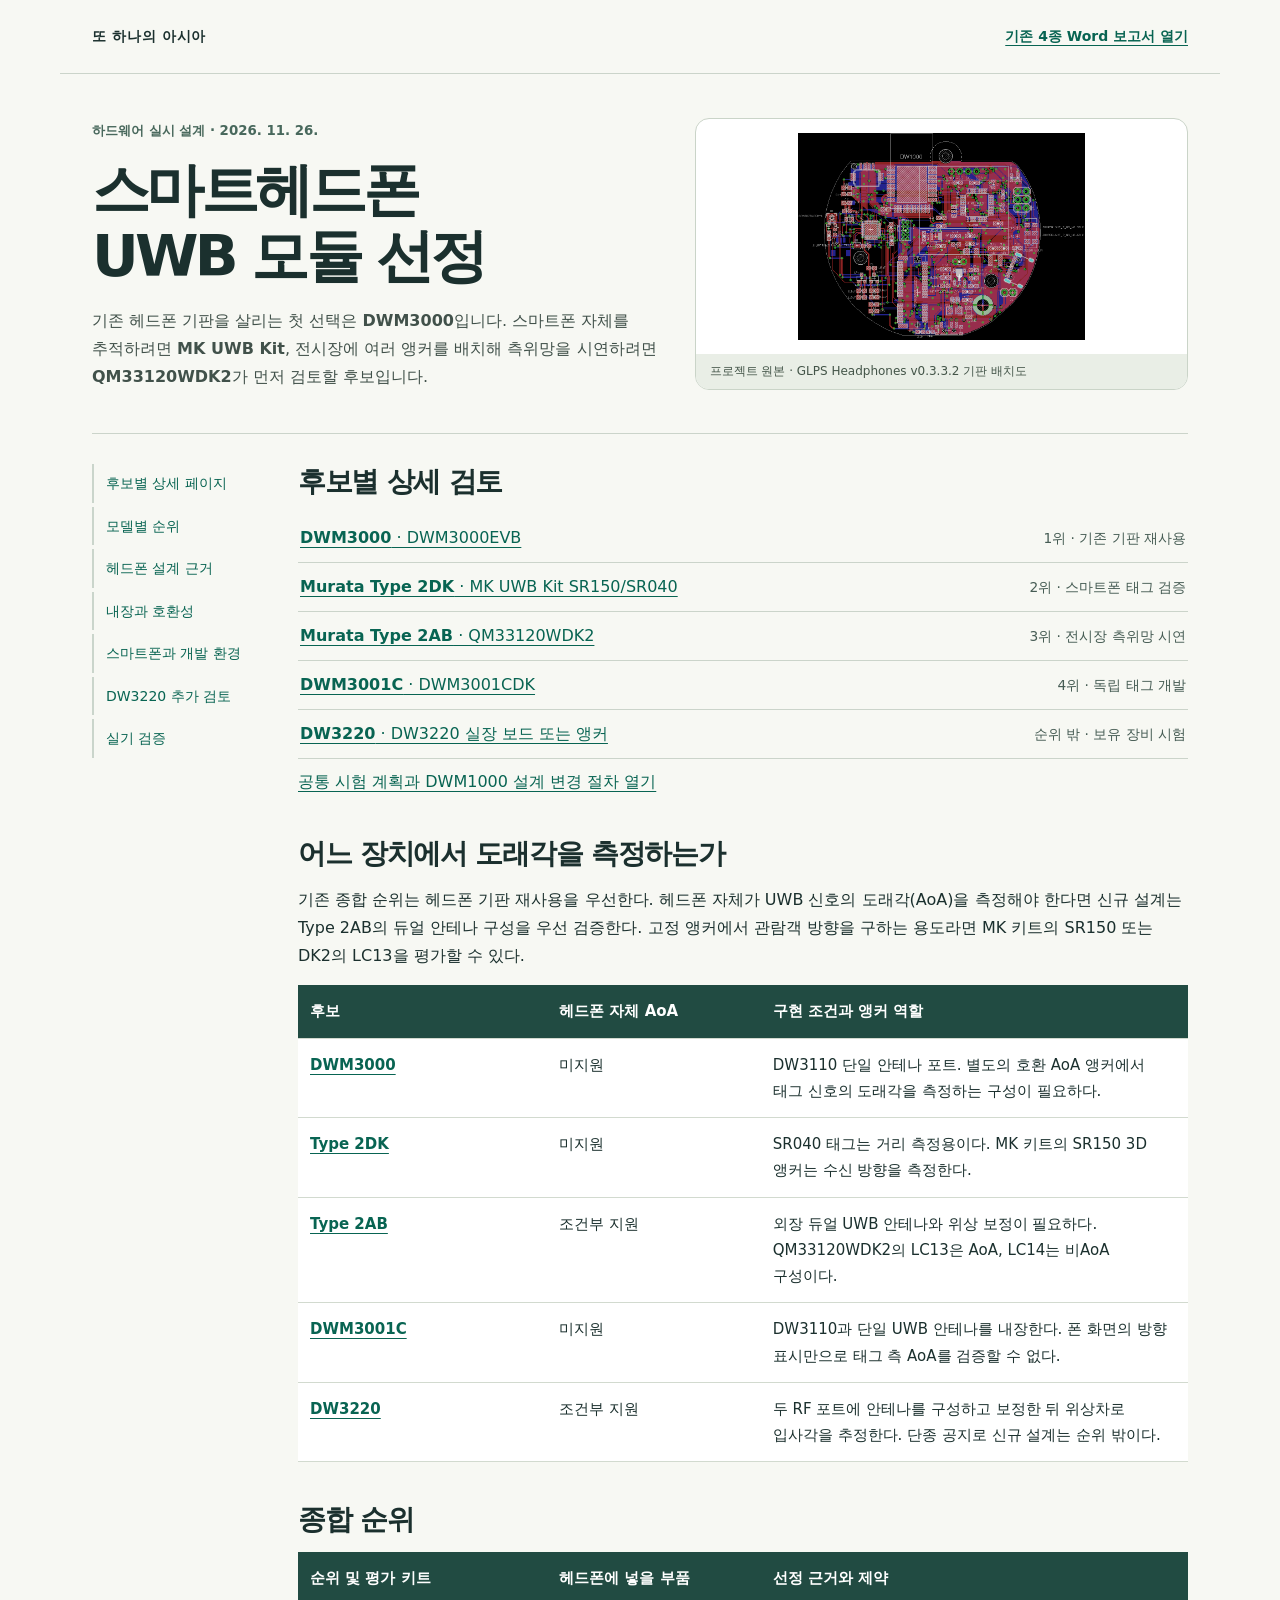
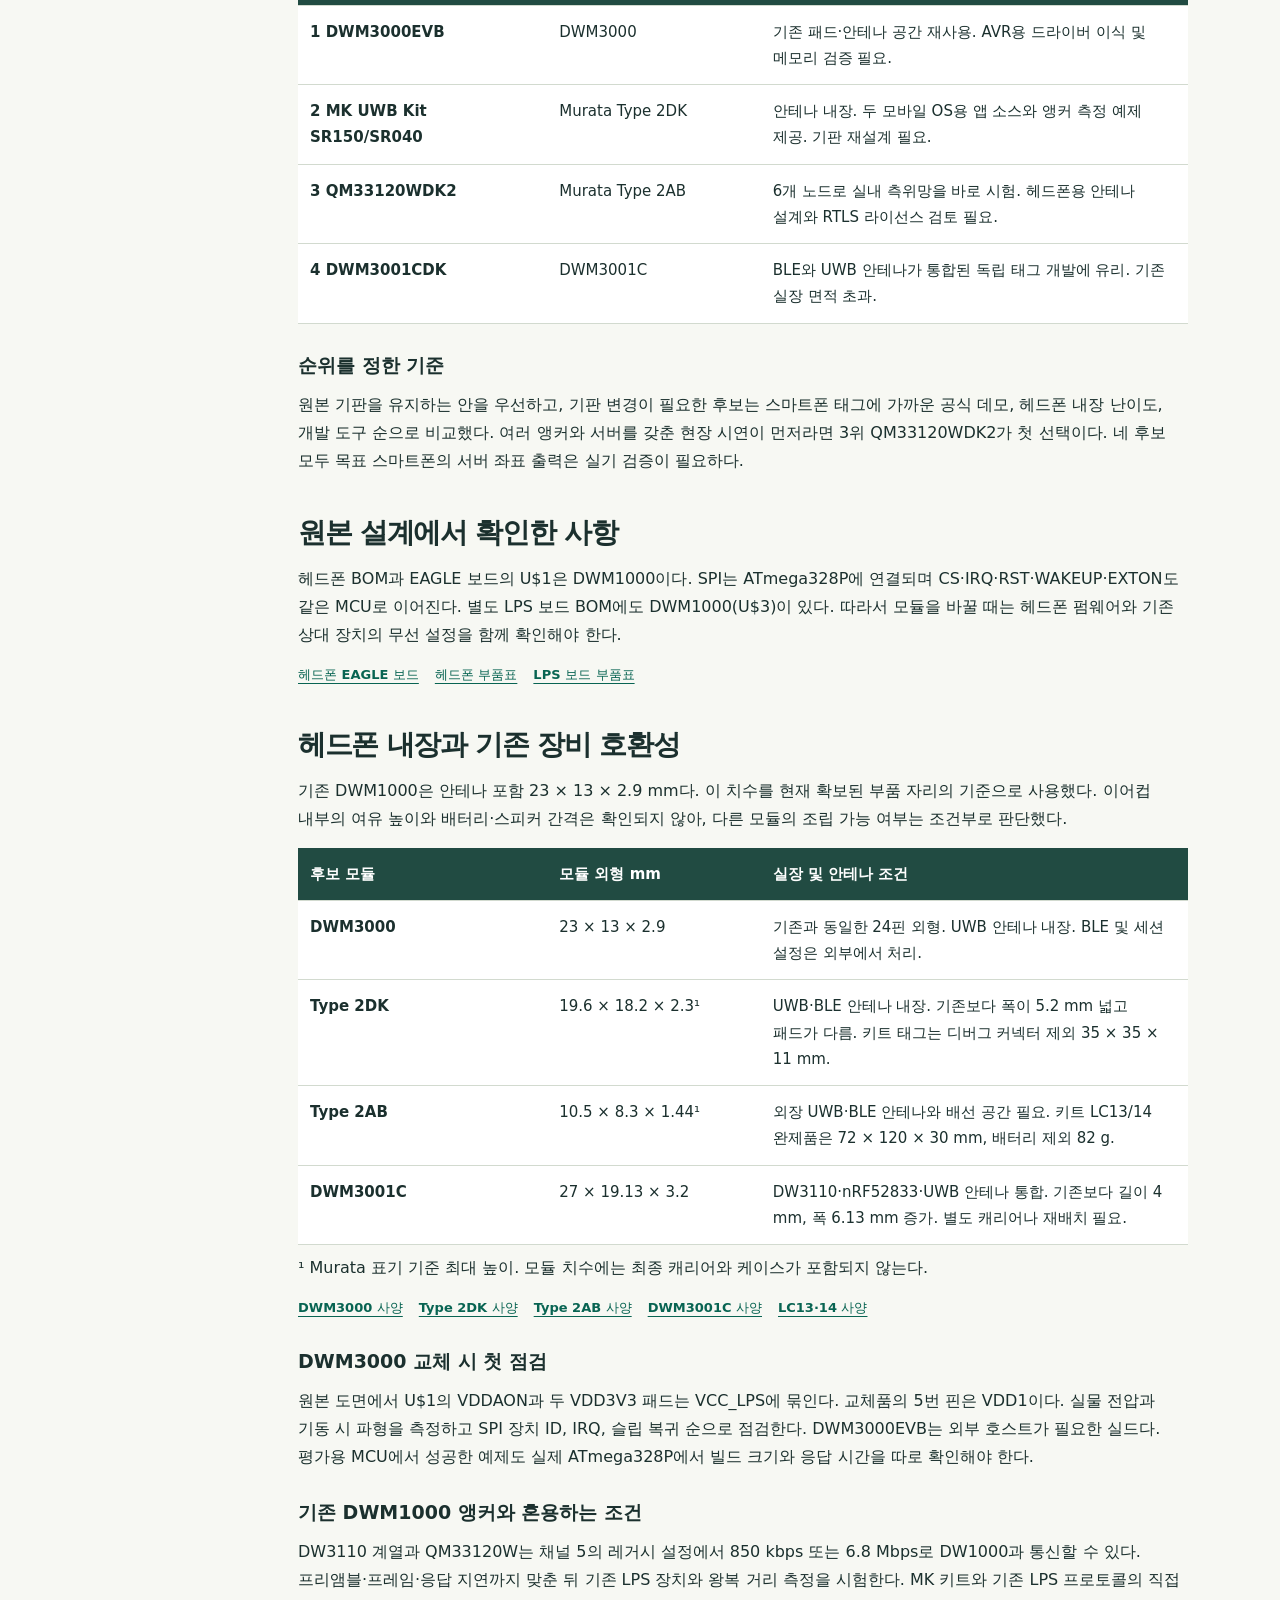
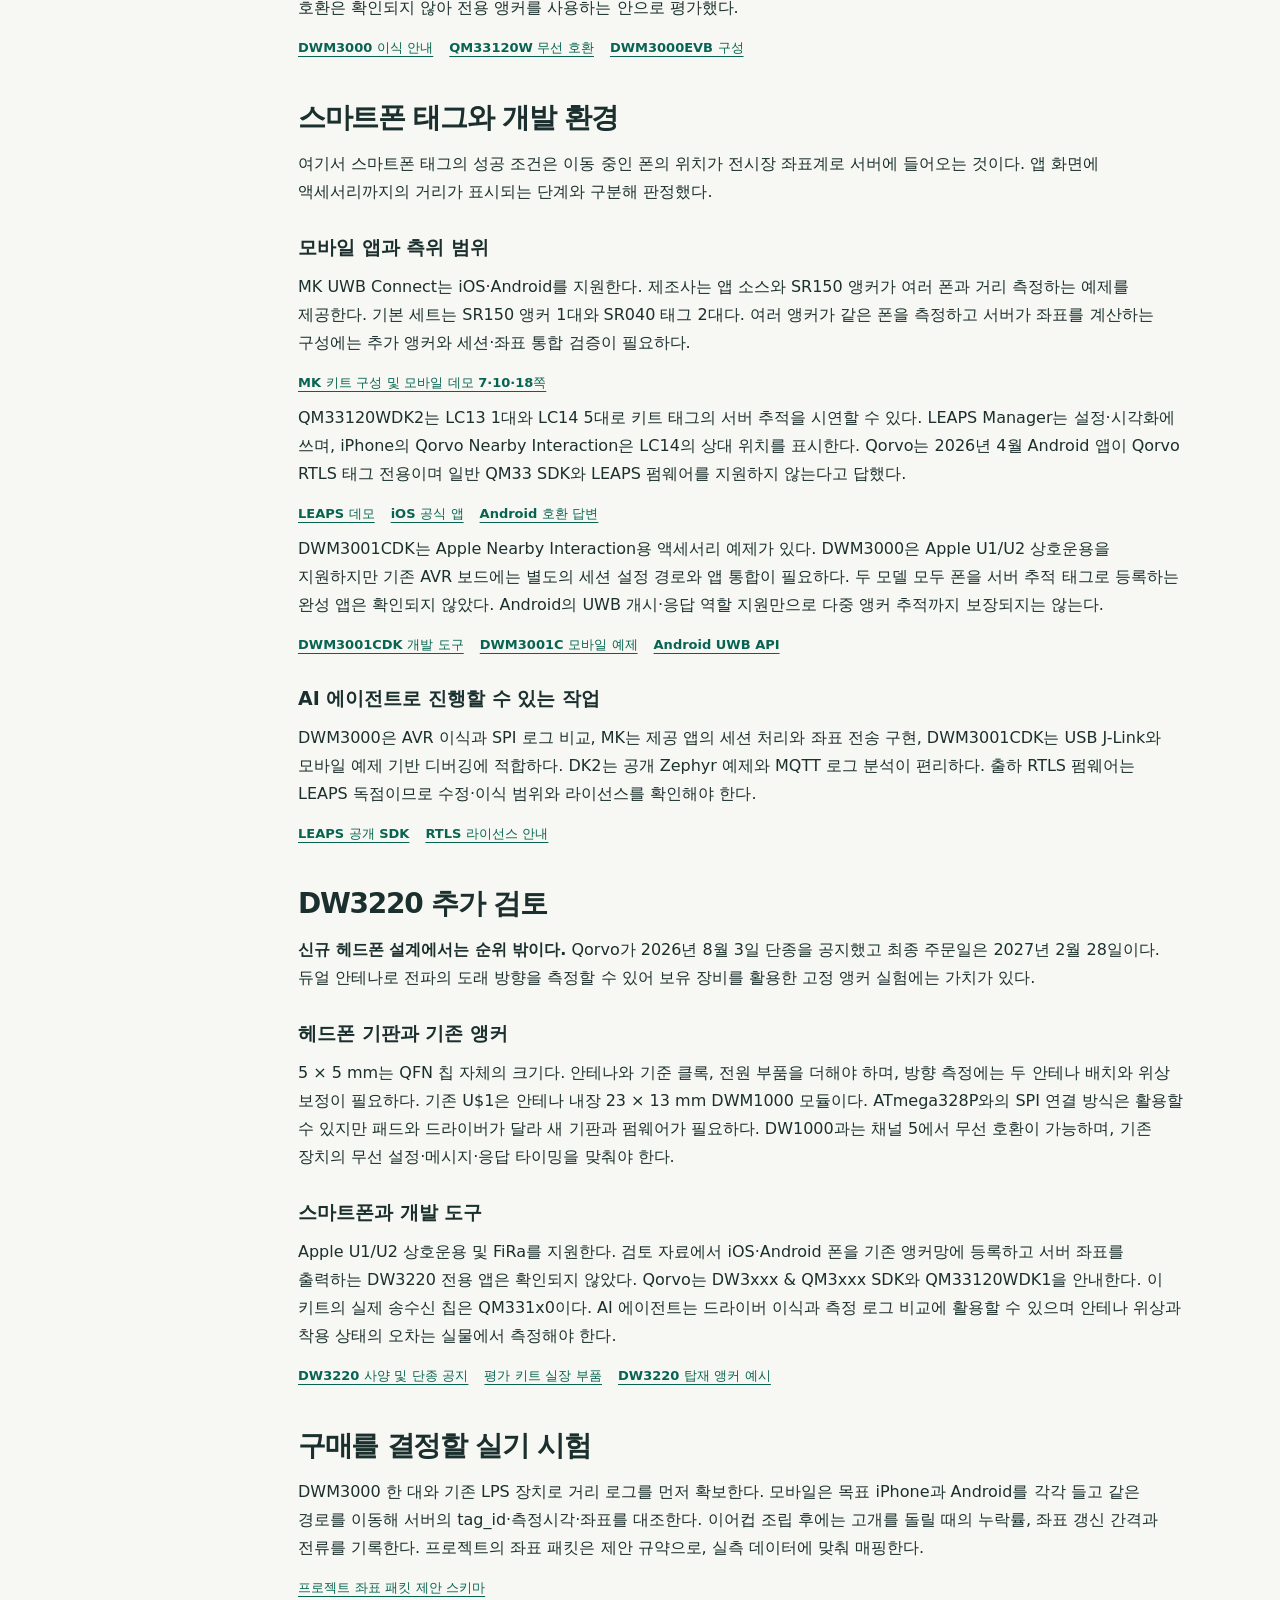
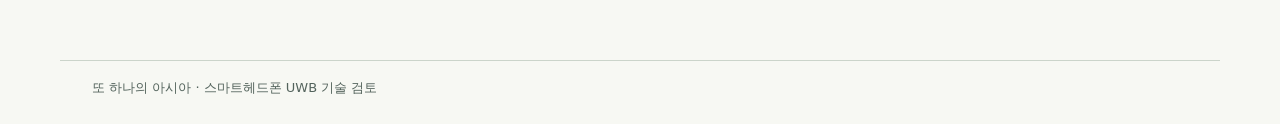
==== index.html @ 9f8d72e7 "initialized" ====
<!doctype html><html lang="ko"><head><meta charset="utf-8"><meta name="viewport" content="width=device-width,initial-scale=1"><title>스마트헤드폰 UWB 모듈 선정 | 또 하나의 아시아</title><style>*{box-sizing:border-box}html{scroll-behavior:smooth;scroll-padding-top:30px}body{margin:0;color:#1b302e;background:#f7f8f3;font:16px/1.75 system-ui,'Malgun Gothic',sans-serif;word-break:keep-all}header,main,footer{max-width:1160px;margin:auto;padding:0 32px}header{height:74px;display:flex;align-items:center;justify-content:space-between;border-bottom:1px solid #cbd4ca;font-size:14px}header b{letter-spacing:.05em}a{color:#086452;text-underline-offset:4px}header a{font-weight:650}.hero{display:grid;grid-template-columns:1.15fr 1fr;align-items:center;gap:35px;padding:42px 0}.hero small{font-weight:700;color:#48685c}.hero h1{font-size:clamp(36px,4.5vw,63px);letter-spacing:-.065em;line-height:1.14;margin:14px 0 18px}.hero p{margin:0;max-width:38em;color:#41514a}figure{margin:0;background:white;border:1px solid #cad4c8;border-radius:14px;overflow:hidden}figure img{width:100%;height:235px;object-fit:contain;display:block;padding:14px}figcaption{font-size:12px;padding:7px 14px;background:#e9eee6;color:#435448}.layout{display:grid;grid-template-columns:170px minmax(0,1fr);gap:36px;align-items:start;border-top:1px solid #cbd4ca;padding:30px 0 60px}nav{position:sticky;top:20px;display:grid;gap:4px;font-size:14px}nav a{display:block;padding:7px 12px;text-decoration:none;border-left:2px solid #cad5cb}nav a:hover,nav a:focus-visible{background:#e2ebe0;color:#064c3e;border-color:#17715b}article{min-width:0}article h2{font-size:28px;line-height:1.25;letter-spacing:-.045em;margin:40px 0 15px}article h2:first-child{margin-top:0}h3{font-size:19px;margin:25px 0 7px}article p{margin:9px 0 15px}.scroll{overflow:auto}table{width:100%;border-collapse:collapse;text-align:left;background:white;font-size:15px}td,th{border-bottom:1px solid #d2dacf;padding:13px 12px;vertical-align:top}th{background:#214b42;color:white}td:first-child{font-weight:700;width:28%}td:nth-child(2){width:24%}.refs{display:flex;flex-wrap:wrap;gap:5px 16px;font-size:13px}.refs a{font-weight:550}footer{border-top:1px solid #cbd4ca;padding-top:16px;padding-bottom:25px;font-size:13px;color:#53635c}@media(max-width:760px){header,main,footer{padding-left:18px;padding-right:18px}.hero{grid-template-columns:1fr;gap:18px;padding:24px 0}.hero img{height:170px}.layout{display:block;padding-top:12px}nav{position:static;display:flex;flex-wrap:wrap;gap:3px;margin-bottom:22px}nav a{padding:4px 7px}td,th{padding:9px 7px}table{min-width:550px}}@media print{body{background:white;font-size:10pt}.layout{display:block}.hero{padding:12px 0}nav,header a{display:none}.hero img{height:120px}tr,figure{break-inside:avoid}}.candidates{list-style:none;padding:0;margin:0}.candidates li{display:flex;flex-wrap:wrap;align-items:baseline;justify-content:space-between;gap:2px 14px;border-bottom:1px solid #cbd4ca;padding:10px 2px}.candidates span{font-size:.86rem;color:#465c54}</style></head><body><header><b>또 하나의 아시아</b><a href="%EC%8A%A4%EB%A7%88%ED%8A%B8%ED%97%A4%EB%93%9C%ED%8F%B0%20UWB%20%EB%AA%A8%EB%93%88%20%EB%B0%8F%20%EA%B0%9C%EB%B0%9C%20%ED%82%A4%ED%8A%B8%20%EB%B9%84%EA%B5%90.docx">기존 4종 Word 보고서 열기</a></header><main><section class="hero"><div><small>하드웨어 실시 설계 · 2026. 11. 26.</small><h1>스마트헤드폰<br>UWB 모듈 선정</h1><p>기존 헤드폰 기판을 살리는 첫 선택은 <b>DWM3000</b>입니다. 스마트폰 자체를 추적하려면 <b>MK UWB Kit</b>, 전시장에 여러 앵커를 배치해 측위망을 시연하려면 <b>QM33120WDK2</b>가 먼저 검토할 후보입니다.</p></div><figure><img alt="프로젝트 원본 GLPS 헤드폰 회로 기판 배치도" src="[data-uri]"><figcaption>프로젝트 원본 · GLPS Headphones v0.3.3.2 기판 배치도</figcaption></figure></section><div class="layout"><nav aria-label="문서 목차"><a href="#details">후보별 상세 페이지</a><a href="#rank">모델별 순위</a><a href="#design">헤드폰 설계 근거</a><a href="#fit">내장과 호환성</a><a href="#phone">스마트폰과 개발 환경</a><a href="#dw3220">DW3220 추가 검토</a><a href="#test">실기 검증</a></nav><article><h2 id="details">후보별 상세 검토</h2><ul class="candidates"><li><a href="dwm3000.html"><strong>DWM3000</strong> · DWM3000EVB</a><span>1위 · 기존 기판 재사용</span></li><li><a href="type-2dk.html"><strong>Murata Type 2DK</strong> · MK UWB Kit SR150/SR040</a><span>2위 · 스마트폰 태그 검증</span></li><li><a href="type-2ab.html"><strong>Murata Type 2AB</strong> · QM33120WDK2</a><span>3위 · 전시장 측위망 시연</span></li><li><a href="dwm3001c.html"><strong>DWM3001C</strong> · DWM3001CDK</a><span>4위 · 독립 태그 개발</span></li><li><a href="dw3220.html"><strong>DW3220</strong> · DW3220 실장 보드 또는 앵커</a><span>순위 밖 · 보유 장비 시험</span></li></ul><p><a href="protocol.html">공통 시험 계획과 DWM1000 설계 변경 절차 열기</a></p><h2 id="aoa">어느 장치에서 도래각을 측정하는가</h2><p>기존 종합 순위는 헤드폰 기판 재사용을 우선한다. 헤드폰 자체가 UWB 신호의 도래각(AoA)을 측정해야 한다면 신규 설계는 Type 2AB의 듀얼 안테나 구성을 우선 검증한다. 고정 앵커에서 관람객 방향을 구하는 용도라면 MK 키트의 SR150 또는 DK2의 LC13을 평가할 수 있다.</p><div class="scroll" tabindex="0"><table><tr><th>후보</th><th>헤드폰 자체 AoA</th><th>구현 조건과 앵커 역할</th></tr><tr><td><a href="dwm3000.html#aoa">DWM3000</a></td><td>미지원</td><td>DW3110 단일 안테나 포트. 별도의 호환 AoA 앵커에서 태그 신호의 도래각을 측정하는 구성이 필요하다.</td></tr><tr><td><a href="type-2dk.html#aoa">Type 2DK</a></td><td>미지원</td><td>SR040 태그는 거리 측정용이다. MK 키트의 SR150 3D 앵커는 수신 방향을 측정한다.</td></tr><tr><td><a href="type-2ab.html#aoa">Type 2AB</a></td><td>조건부 지원</td><td>외장 듀얼 UWB 안테나와 위상 보정이 필요하다. QM33120WDK2의 LC13은 AoA, LC14는 비AoA 구성이다.</td></tr><tr><td><a href="dwm3001c.html#aoa">DWM3001C</a></td><td>미지원</td><td>DW3110과 단일 UWB 안테나를 내장한다. 폰 화면의 방향 표시만으로 태그 측 AoA를 검증할 수 없다.</td></tr><tr><td><a href="dw3220.html#aoa">DW3220</a></td><td>조건부 지원</td><td>두 RF 포트에 안테나를 구성하고 보정한 뒤 위상차로 입사각을 추정한다. 단종 공지로 신규 설계는 순위 밖이다.</td></tr></table></div><h2 id="rank">종합 순위</h2><div class="scroll" tabindex="0"><table><tr><th>순위 및 평가 키트</th><th>헤드폰에 넣을 부품</th><th>선정 근거와 제약</th></tr><tr><td>1   DWM3000EVB</td><td>DWM3000</td><td>기존 패드·안테나 공간 재사용. AVR용 드라이버 이식 및 메모리 검증 필요.</td></tr><tr><td>2   MK UWB Kit SR150/SR040</td><td>Murata Type 2DK</td><td>안테나 내장. 두 모바일 OS용 앱 소스와 앵커 측정 예제 제공. 기판 재설계 필요.</td></tr><tr><td>3   QM33120WDK2</td><td>Murata Type 2AB</td><td>6개 노드로 실내 측위망을 바로 시험. 헤드폰용 안테나 설계와 RTLS 라이선스 검토 필요.</td></tr><tr><td>4   DWM3001CDK</td><td>DWM3001C</td><td>BLE와 UWB 안테나가 통합된 독립 태그 개발에 유리. 기존 실장 면적 초과.</td></tr></table></div><h3>순위를 정한 기준</h3><p>원본 기판을 유지하는 안을 우선하고, 기판 변경이 필요한 후보는 스마트폰 태그에 가까운 공식 데모, 헤드폰 내장 난이도, 개발 도구 순으로 비교했다. 여러 앵커와 서버를 갖춘 현장 시연이 먼저라면 3위 QM33120WDK2가 첫 선택이다. 네 후보 모두 목표 스마트폰의 서버 좌표 출력은 실기 검증이 필요하다.</p><h2 id="design">원본 설계에서 확인한 사항</h2><p>헤드폰 BOM과 EAGLE 보드의 U$1은 DWM1000이다. SPI는 ATmega328P에 연결되며 CS·IRQ·RST·WAKEUP·EXTON도 같은 MCU로 이어진다. 별도 LPS 보드 BOM에도 DWM1000(U$3)이 있다. 따라서 모듈을 바꿀 때는 헤드폰 펌웨어와 기존 상대 장치의 무선 설정을 함께 확인해야 한다.</p><div class="refs"><a href="../headphone/Eagle/GLPS_headphones_02_Teensy4_v_0_3_3_2.brd">헤드폰 EAGLE 보드</a><a href="../headphone/GLPS_headphones_02_Teensy4_v_0_3_3_2.csv">헤드폰 부품표</a><a href="../uwb-lpsboard/LPS_board.csv">LPS 보드 부품표</a></div><h2 id="fit">헤드폰 내장과 기존 장비 호환성</h2><p>기존 DWM1000은 안테나 포함 23 × 13 × 2.9 mm다. 이 치수를 현재 확보된 부품 자리의 기준으로 사용했다. 이어컵 내부의 여유 높이와 배터리·스피커 간격은 확인되지 않아, 다른 모듈의 조립 가능 여부는 조건부로 판단했다.</p><div class="scroll" tabindex="0"><table><tr><th>후보 모듈</th><th>모듈 외형 mm</th><th>실장 및 안테나 조건</th></tr><tr><td>DWM3000</td><td>23 × 13 × 2.9</td><td>기존과 동일한 24핀 외형. UWB 안테나 내장. BLE 및 세션 설정은 외부에서 처리.</td></tr><tr><td>Type 2DK</td><td>19.6 × 18.2 × 2.3¹</td><td>UWB·BLE 안테나 내장. 기존보다 폭이 5.2 mm 넓고 패드가 다름. 키트 태그는 디버그 커넥터 제외 35 × 35 × 11 mm.</td></tr><tr><td>Type 2AB</td><td>10.5 × 8.3 × 1.44¹</td><td>외장 UWB·BLE 안테나와 배선 공간 필요. 키트 LC13/14 완제품은 72 × 120 × 30 mm, 배터리 제외 82 g.</td></tr><tr><td>DWM3001C</td><td>27 × 19.13 × 3.2</td><td>DW3110·nRF52833·UWB 안테나 통합. 기존보다 길이 4 mm, 폭 6.13 mm 증가. 별도 캐리어나 재배치 필요.</td></tr></table></div><p>¹ Murata 표기 기준 최대 높이. 모듈 치수에는 최종 캐리어와 케이스가 포함되지 않는다.</p><div class="refs"><a href="https://www.qorvo.com/products/p/DWM3000">DWM3000 사양</a><a href="https://www.murata.com/en-eu/products/connectivitymodule/ultra-wide-band/nxp/type2dk">Type 2DK 사양</a><a href="https://www.murata.com/en-global/products/connectivitymodule/ultra-wide-band/qorvo">Type 2AB 사양</a><a href="https://www.qorvo.com/products/p/DWM3001C">DWM3001C 사양</a><a href="https://docs.leapslabs.com/udk/specification/lc13-lc14-specification/">LC13·14 사양</a></div><h3>DWM3000 교체 시 첫 점검</h3><p>원본 도면에서 U$1의 VDDAON과 두 VDD3V3 패드는 VCC_LPS에 묶인다. 교체품의 5번 핀은 VDD1이다. 실물 전압과 기동 시 파형을 측정하고 SPI 장치 ID, IRQ, 슬립 복귀 순으로 점검한다. DWM3000EVB는 외부 호스트가 필요한 실드다. 평가용 MCU에서 성공한 예제도 실제 ATmega328P에서 빌드 크기와 응답 시간을 따로 확인해야 한다.</p><h3>기존 DWM1000 앵커와 혼용하는 조건</h3><p>DW3110 계열과 QM33120W는 채널 5의 레거시 설정에서 850 kbps 또는 6.8 Mbps로 DW1000과 통신할 수 있다. 프리앰블·프레임·응답 지연까지 맞춘 뒤 기존 LPS 장치와 왕복 거리 측정을 시험한다. MK 키트와 기존 LPS 프로토콜의 직접 호환은 확인되지 않아 전용 앵커를 사용하는 안으로 평가했다.</p><div class="refs"><a href="https://forum.qorvo.com/t/dwm1000-to-dwm3000-migration/10120">DWM3000 이식 안내</a><a href="https://www.qorvo.com/products/p/QM33120W">QM33120W 무선 호환</a><a href="https://www.qorvo.com/products/ek/DWM3000EVB">DWM3000EVB 구성</a></div><h2 id="phone">스마트폰 태그와 개발 환경</h2><p>여기서 스마트폰 태그의 성공 조건은 이동 중인 폰의 위치가 전시장 좌표계로 서버에 들어오는 것이다. 앱 화면에 액세서리까지의 거리가 표시되는 단계와 구분해 판정했다.</p><h3>모바일 앱과 측위 범위</h3><p>MK UWB Connect는 iOS·Android를 지원한다. 제조사는 앱 소스와 SR150 앵커가 여러 폰과 거리 측정하는 예제를 제공한다. 기본 세트는 SR150 앵커 1대와 SR040 태그 2대다. 여러 앵커가 같은 폰을 측정하고 서버가 좌표를 계산하는 구성에는 추가 앵커와 세션·좌표 통합 검증이 필요하다.</p><div class="refs"><a href="https://www.themobileknowledge.com/wp-content/uploads/2024/02/MK-UWB-Kit-SR150-SR040-product-brief-v1.8.pdf">MK 키트 구성 및 모바일 데모 7·10·18쪽</a></div><p>QM33120WDK2는 LC13 1대와 LC14 5대로 키트 태그의 서버 추적을 시연할 수 있다. LEAPS Manager는 설정·시각화에 쓰며, iPhone의 Qorvo Nearby Interaction은 LC14의 상대 위치를 표시한다. Qorvo는 2026년 4월 Android 앱이 Qorvo RTLS 태그 전용이며 일반 QM33 SDK와 LEAPS 펌웨어를 지원하지 않는다고 답했다.</p><div class="refs"><a href="https://docs.leapslabs.com/udk/specification/demo-capabilities-of-kit/">LEAPS 데모</a><a href="https://apps.apple.com/kr/app/qorvo-nearby-interaction/id1615369084">iOS 공식 앱</a><a href="https://forum.qorvo.com/t/uwb-android-app/25248">Android 호환 답변</a></div><p>DWM3001CDK는 Apple Nearby Interaction용 액세서리 예제가 있다. DWM3000은 Apple U1/U2 상호운용을 지원하지만 기존 AVR 보드에는 별도의 세션 설정 경로와 앱 통합이 필요하다. 두 모델 모두 폰을 서버 추적 태그로 등록하는 완성 앱은 확인되지 않았다. Android의 UWB 개시·응답 역할 지원만으로 다중 앵커 추적까지 보장되지는 않는다.</p><div class="refs"><a href="https://www.qorvo.com/products/ek/DWM3001CDK">DWM3001CDK 개발 도구</a><a href="https://forum.qorvo.com/t/distance-aoa-aod-calculation-with-uwb-module-and-iphone/21610">DWM3001C 모바일 예제</a><a href="https://developer.android.com/develop/connectivity/uwb">Android UWB API</a></div><h3>AI 에이전트로 진행할 수 있는 작업</h3><p>DWM3000은 AVR 이식과 SPI 로그 비교, MK는 제공 앱의 세션 처리와 좌표 전송 구현, DWM3001CDK는 USB J-Link와 모바일 예제 기반 디버깅에 적합하다. DK2는 공개 Zephyr 예제와 MQTT 로그 분석이 편리하다. 출하 RTLS 펌웨어는 LEAPS 독점이므로 수정·이식 범위와 라이선스를 확인해야 한다.</p><div class="refs"><a href="https://github.com/leapslabs/udk-sdk">LEAPS 공개 SDK</a><a href="https://forum.qorvo.com/t/dwm3001cdk-availability-of-tdoa-example-reference-code-qm33-sdk-1-1-1/26096/2">RTLS 라이선스 안내</a></div><h2 id="dw3220">DW3220 추가 검토</h2><p><b>신규 헤드폰 설계에서는 순위 밖이다.</b> Qorvo가 2026년 8월 3일 단종을 공지했고 최종 주문일은 2027년 2월 28일이다. 듀얼 안테나로 전파의 도래 방향을 측정할 수 있어 보유 장비를 활용한 고정 앵커 실험에는 가치가 있다.</p><h3>헤드폰 기판과 기존 앵커</h3><p>5 × 5 mm는 QFN 칩 자체의 크기다. 안테나와 기준 클록, 전원 부품을 더해야 하며, 방향 측정에는 두 안테나 배치와 위상 보정이 필요하다. 기존 U$1은 안테나 내장 23 × 13 mm DWM1000 모듈이다. ATmega328P와의 SPI 연결 방식은 활용할 수 있지만 패드와 드라이버가 달라 새 기판과 펌웨어가 필요하다. DW1000과는 채널 5에서 무선 호환이 가능하며, 기존 장치의 무선 설정·메시지·응답 타이밍을 맞춰야 한다.</p><h3>스마트폰과 개발 도구</h3><p>Apple U1/U2 상호운용 및 FiRa를 지원한다. 검토 자료에서 iOS·Android 폰을 기존 앵커망에 등록하고 서버 좌표를 출력하는 DW3220 전용 앱은 확인되지 않았다. Qorvo는 DW3xxx &amp; QM3xxx SDK와 QM33120WDK1을 안내한다. 이 키트의 실제 송수신 칩은 QM331x0이다. AI 에이전트는 드라이버 이식과 측정 로그 비교에 활용할 수 있으며 안테나 위상과 착용 상태의 오차는 실물에서 측정해야 한다.</p><div class="refs"><a href="https://www.qorvo.com/products/p/DW3220">DW3220 사양 및 단종 공지</a><a href="https://www.qorvo.com/products/ek/QM33120WDK1">평가 키트 실장 부품</a><a href="https://rtls1.haorutech.com/en/products/ulm3-pdoa">DW3220 탑재 앵커 예시</a></div><h2 id="test">구매를 결정할 실기 시험</h2><p>DWM3000 한 대와 기존 LPS 장치로 거리 로그를 먼저 확보한다. 모바일은 목표 iPhone과 Android를 각각 들고 같은 경로를 이동해 서버의 tag_id·측정시각·좌표를 대조한다. 이어컵 조립 후에는 고개를 돌릴 때의 누락률, 좌표 갱신 간격과 전류를 기록한다. 프로젝트의 좌표 패킷은 제안 규약으로, 실측 데이터에 맞춰 매핑한다.</p><div class="refs"><a href="../UWB%20%EC%8A%A4%EB%A7%88%ED%8A%B8%20%ED%97%A4%EB%93%9C%ED%8F%B0%20%EC%98%88%EC%83%81%20%EA%B2%B0%EA%B3%BC%EB%AC%BC%2020261014/%EB%AC%B8%EC%84%9C/%EC%A2%8C%ED%91%9C%20%ED%8C%A8%ED%82%B7%20%EC%A0%9C%EC%95%88%20%EC%8A%A4%ED%82%A4%EB%A7%88.json">프로젝트 좌표 패킷 제안 스키마</a></div></article></div></main><footer>또 하나의 아시아 · 스마트헤드폰 UWB 기술 검토</footer></body></html>
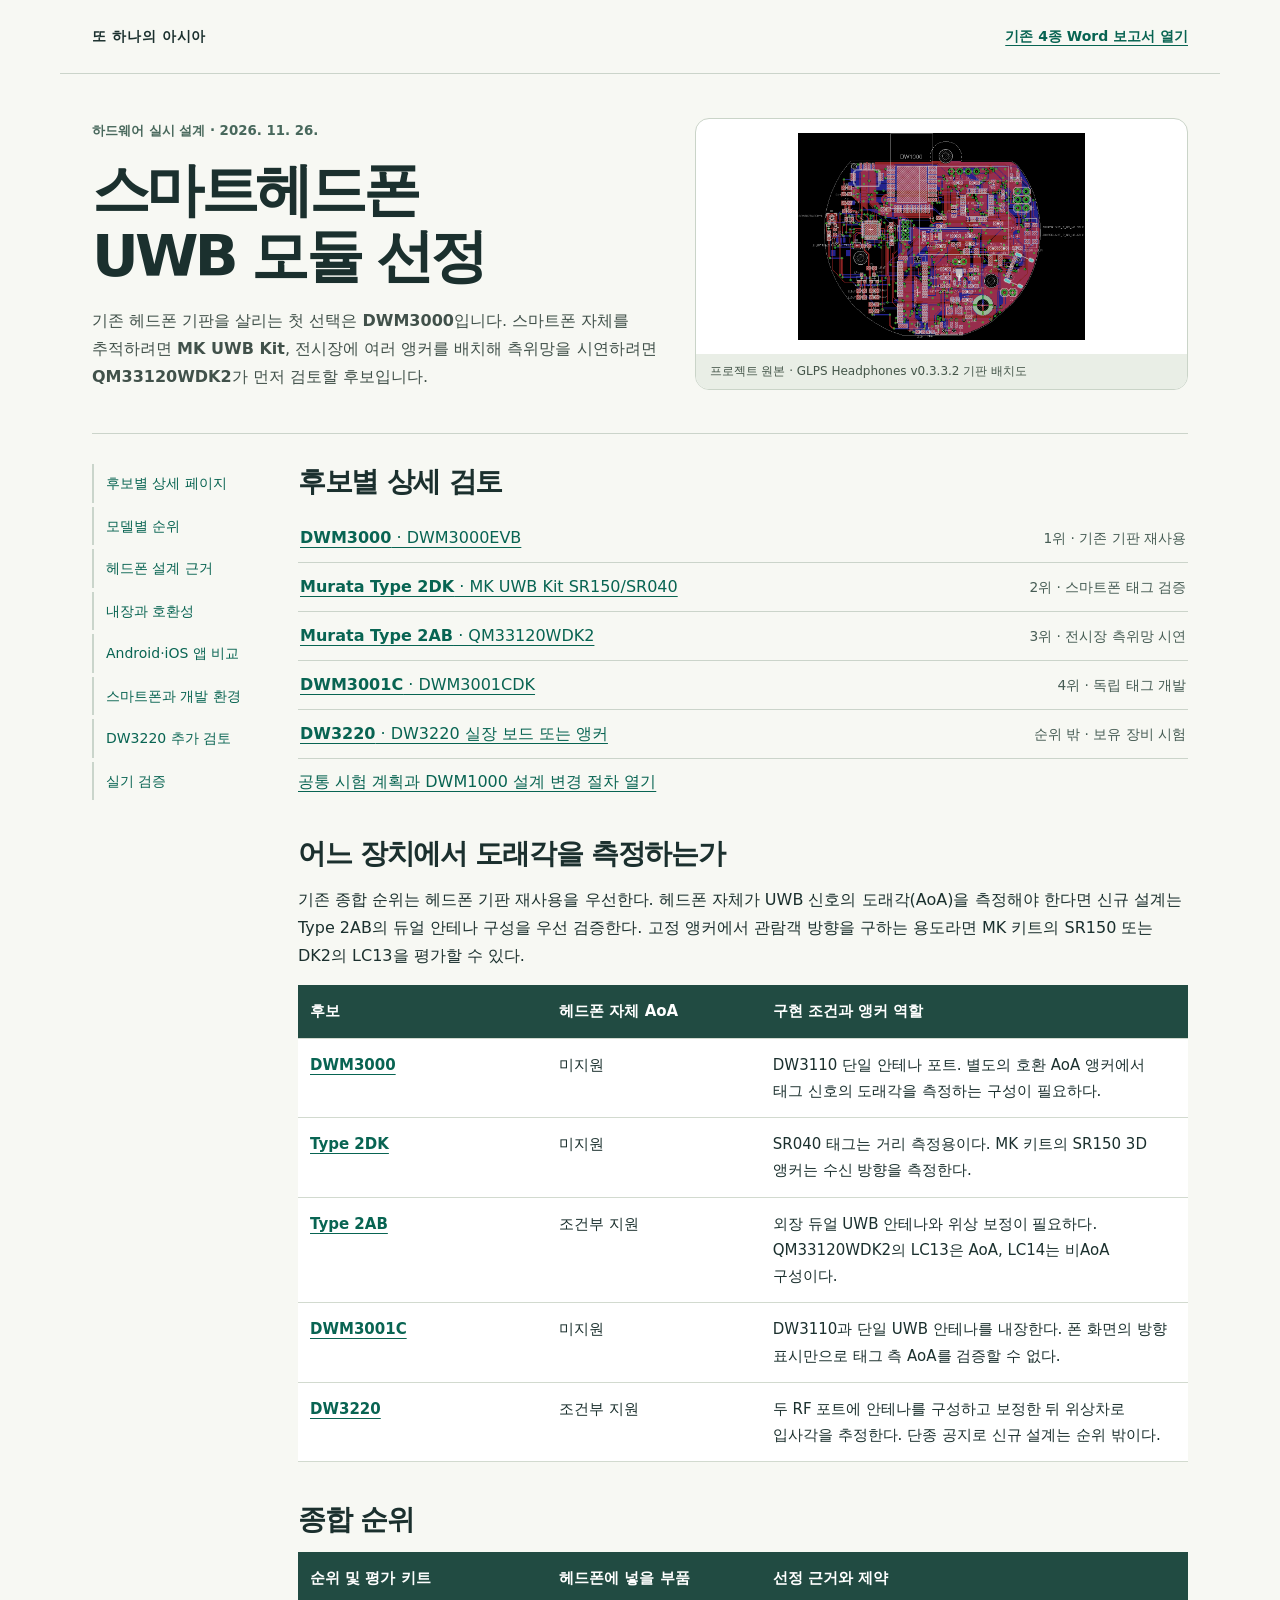
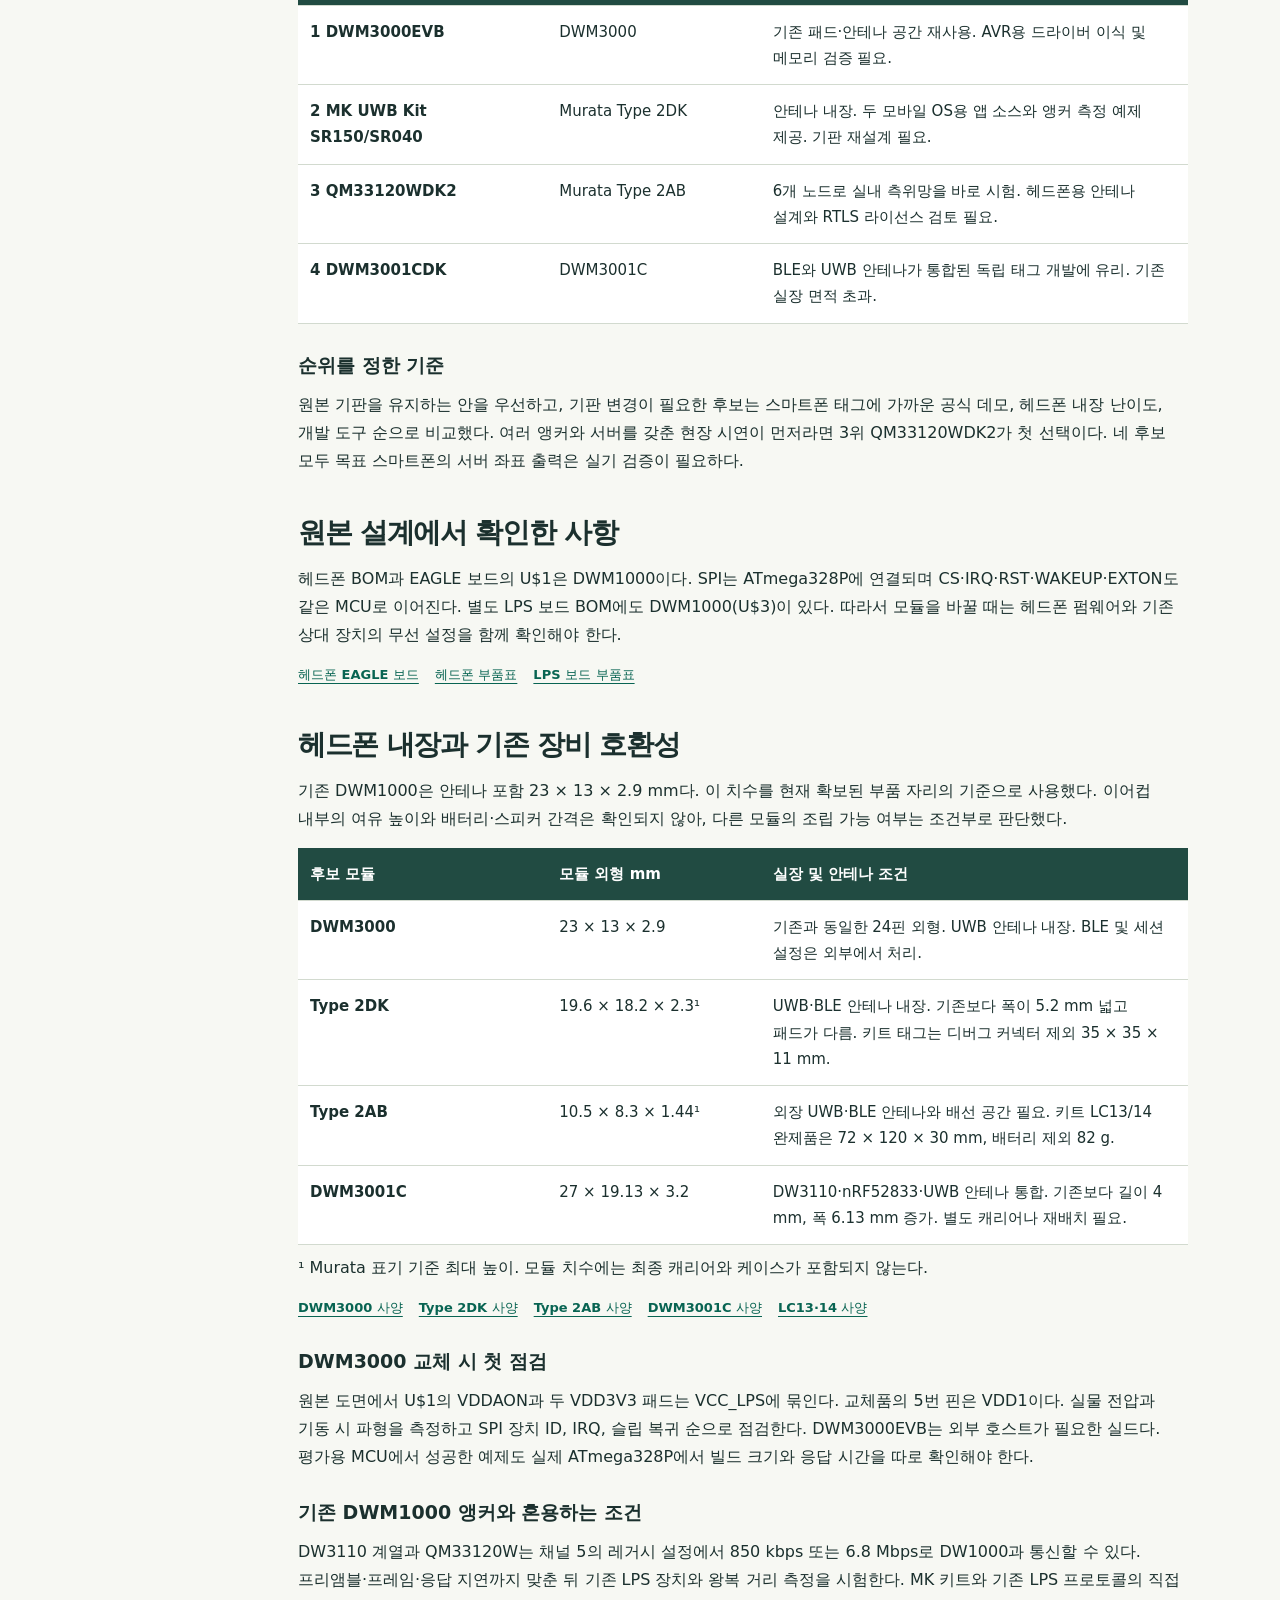
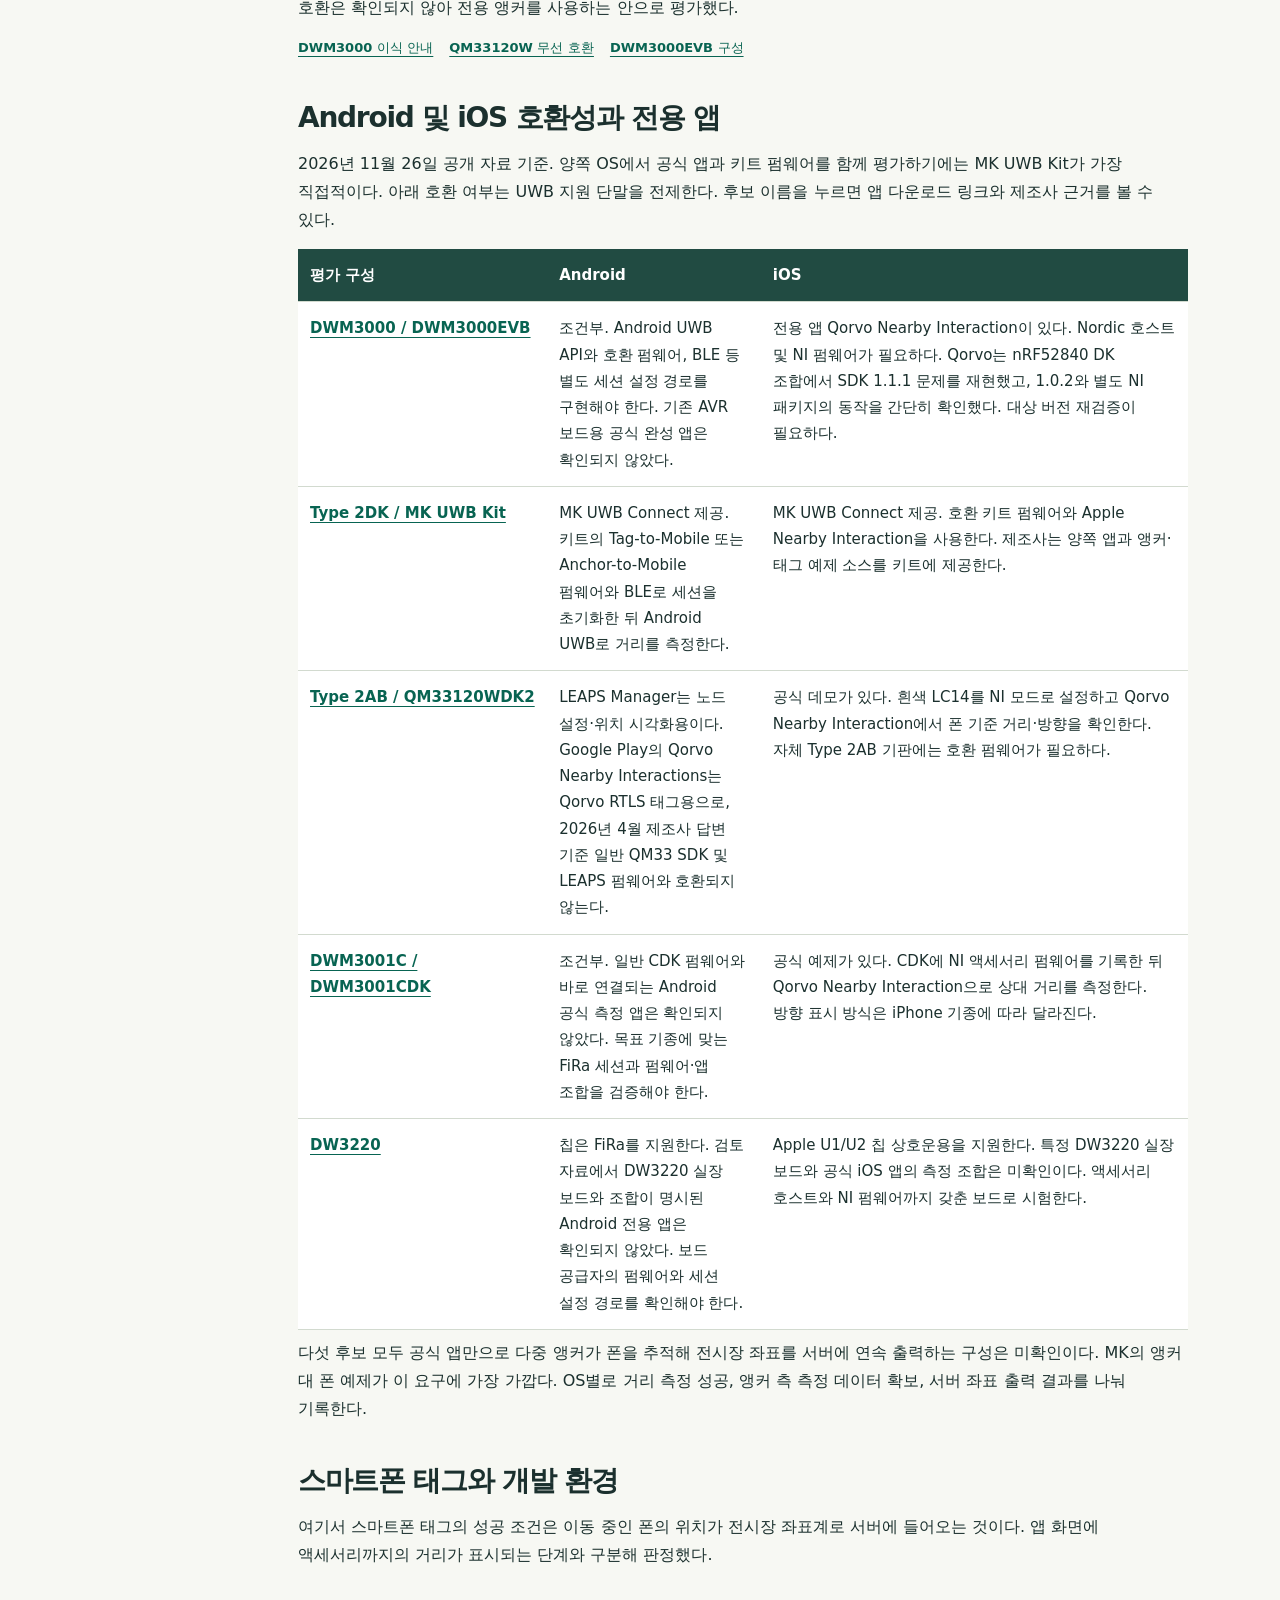
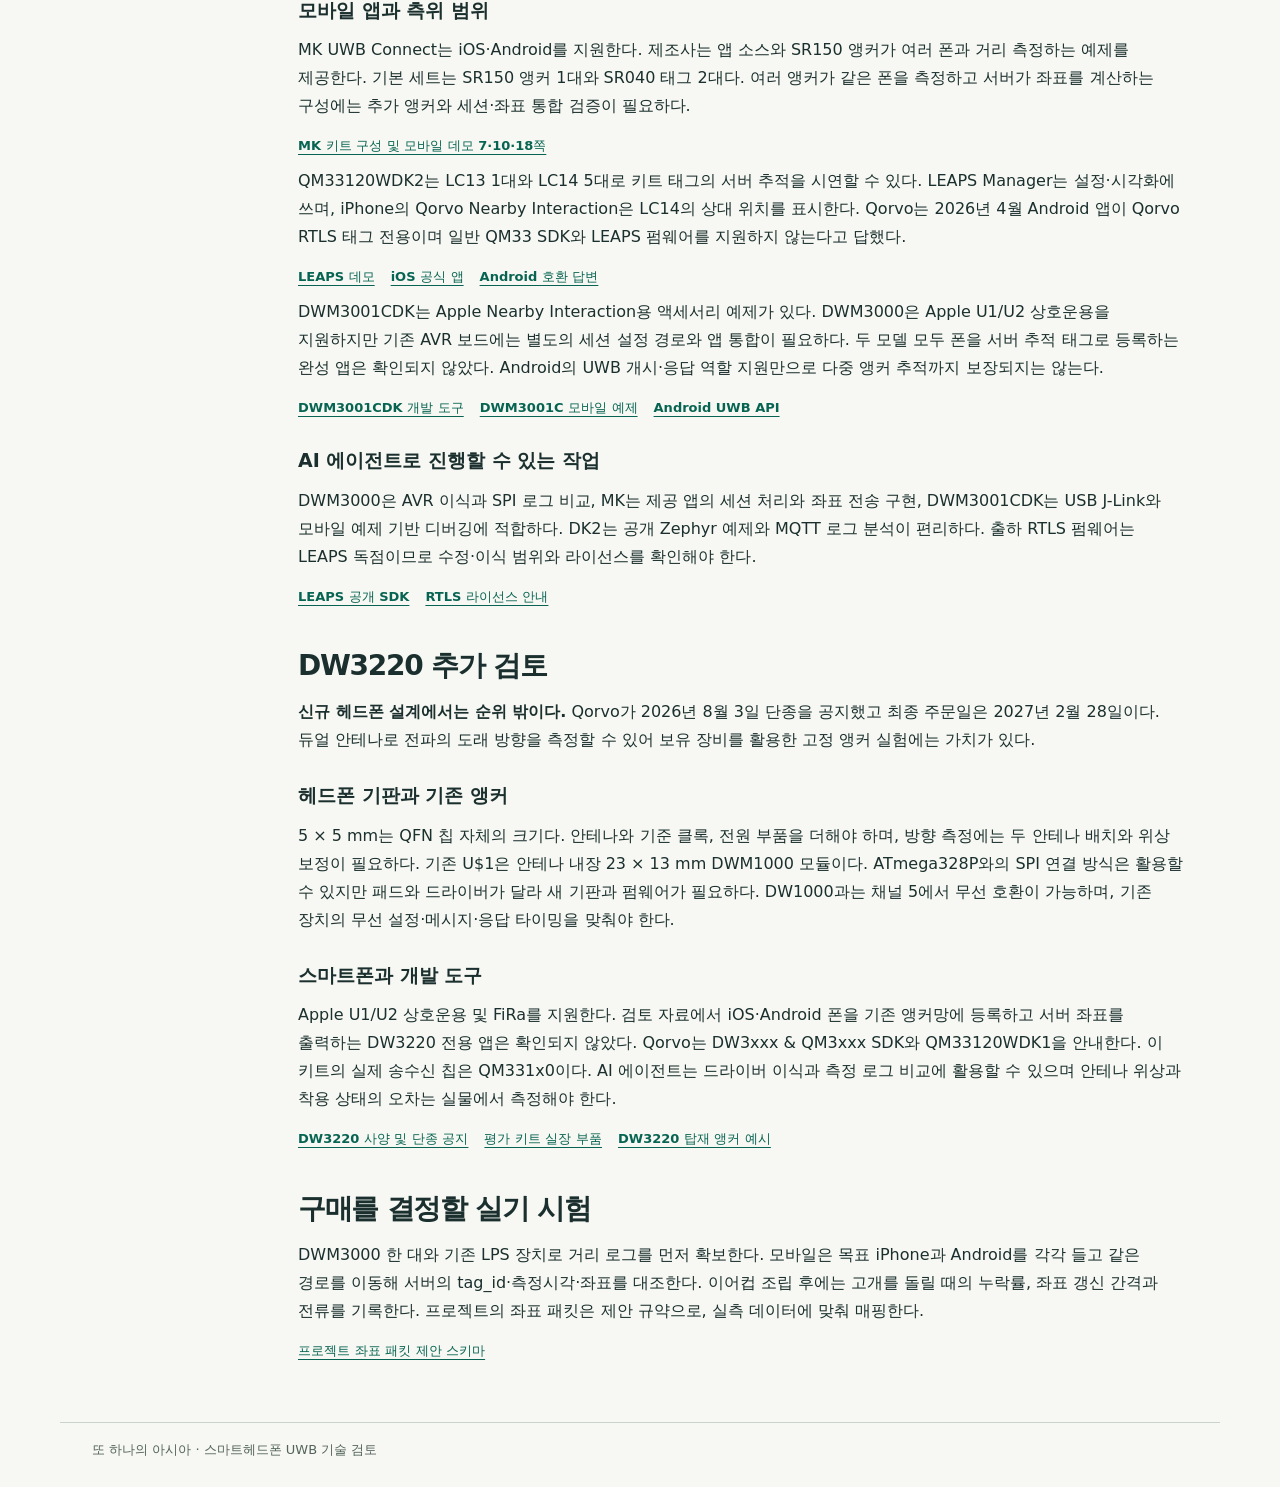
==== commit 70ebfea8: "모바일 호환 플랫폼 내용 추가" ====
--- a/index.html
+++ b/index.html
@@ -1 +1 @@
-<!doctype html><html lang="ko"><head><meta charset="utf-8"><meta name="viewport" content="width=device-width,initial-scale=1"><title>스마트헤드폰 UWB 모듈 선정 | 또 하나의 아시아</title><style>*{box-sizing:border-box}html{scroll-behavior:smooth;scroll-padding-top:30px}body{margin:0;color:#1b302e;background:#f7f8f3;font:16px/1.75 system-ui,'Malgun Gothic',sans-serif;word-break:keep-all}header,main,footer{max-width:1160px;margin:auto;padding:0 32px}header{height:74px;display:flex;align-items:center;justify-content:space-between;border-bottom:1px solid #cbd4ca;font-size:14px}header b{letter-spacing:.05em}a{color:#086452;text-underline-offset:4px}header a{font-weight:650}.hero{display:grid;grid-template-columns:1.15fr 1fr;align-items:center;gap:35px;padding:42px 0}.hero small{font-weight:700;color:#48685c}.hero h1{font-size:clamp(36px,4.5vw,63px);letter-spacing:-.065em;line-height:1.14;margin:14px 0 18px}.hero p{margin:0;max-width:38em;color:#41514a}figure{margin:0;background:white;border:1px solid #cad4c8;border-radius:14px;overflow:hidden}figure img{width:100%;height:235px;object-fit:contain;display:block;padding:14px}figcaption{font-size:12px;padding:7px 14px;background:#e9eee6;color:#435448}.layout{display:grid;grid-template-columns:170px minmax(0,1fr);gap:36px;align-items:start;border-top:1px solid #cbd4ca;padding:30px 0 60px}nav{position:sticky;top:20px;display:grid;gap:4px;font-size:14px}nav a{display:block;padding:7px 12px;text-decoration:none;border-left:2px solid #cad5cb}nav a:hover,nav a:focus-visible{background:#e2ebe0;color:#064c3e;border-color:#17715b}article{min-width:0}article h2{font-size:28px;line-height:1.25;letter-spacing:-.045em;margin:40px 0 15px}article h2:first-child{margin-top:0}h3{font-size:19px;margin:25px 0 7px}article p{margin:9px 0 15px}.scroll{overflow:auto}table{width:100%;border-collapse:collapse;text-align:left;background:white;font-size:15px}td,th{border-bottom:1px solid #d2dacf;padding:13px 12px;vertical-align:top}th{background:#214b42;color:white}td:first-child{font-weight:700;width:28%}td:nth-child(2){width:24%}.refs{display:flex;flex-wrap:wrap;gap:5px 16px;font-size:13px}.refs a{font-weight:550}footer{border-top:1px solid #cbd4ca;padding-top:16px;padding-bottom:25px;font-size:13px;color:#53635c}@media(max-width:760px){header,main,footer{padding-left:18px;padding-right:18px}.hero{grid-template-columns:1fr;gap:18px;padding:24px 0}.hero img{height:170px}.layout{display:block;padding-top:12px}nav{position:static;display:flex;flex-wrap:wrap;gap:3px;margin-bottom:22px}nav a{padding:4px 7px}td,th{padding:9px 7px}table{min-width:550px}}@media print{body{background:white;font-size:10pt}.layout{display:block}.hero{padding:12px 0}nav,header a{display:none}.hero img{height:120px}tr,figure{break-inside:avoid}}.candidates{list-style:none;padding:0;margin:0}.candidates li{display:flex;flex-wrap:wrap;align-items:baseline;justify-content:space-between;gap:2px 14px;border-bottom:1px solid #cbd4ca;padding:10px 2px}.candidates span{font-size:.86rem;color:#465c54}</style></head><body><header><b>또 하나의 아시아</b><a href="%EC%8A%A4%EB%A7%88%ED%8A%B8%ED%97%A4%EB%93%9C%ED%8F%B0%20UWB%20%EB%AA%A8%EB%93%88%20%EB%B0%8F%20%EA%B0%9C%EB%B0%9C%20%ED%82%A4%ED%8A%B8%20%EB%B9%84%EA%B5%90.docx">기존 4종 Word 보고서 열기</a></header><main><section class="hero"><div><small>하드웨어 실시 설계 · 2026. 11. 26.</small><h1>스마트헤드폰<br>UWB 모듈 선정</h1><p>기존 헤드폰 기판을 살리는 첫 선택은 <b>DWM3000</b>입니다. 스마트폰 자체를 추적하려면 <b>MK UWB Kit</b>, 전시장에 여러 앵커를 배치해 측위망을 시연하려면 <b>QM33120WDK2</b>가 먼저 검토할 후보입니다.</p></div><figure><img alt="프로젝트 원본 GLPS 헤드폰 회로 기판 배치도" src="[data-uri]"><figcaption>프로젝트 원본 · GLPS Headphones v0.3.3.2 기판 배치도</figcaption></figure></section><div class="layout"><nav aria-label="문서 목차"><a href="#details">후보별 상세 페이지</a><a href="#rank">모델별 순위</a><a href="#design">헤드폰 설계 근거</a><a href="#fit">내장과 호환성</a><a href="#phone">스마트폰과 개발 환경</a><a href="#dw3220">DW3220 추가 검토</a><a href="#test">실기 검증</a></nav><article><h2 id="details">후보별 상세 검토</h2><ul class="candidates"><li><a href="dwm3000.html"><strong>DWM3000</strong> · DWM3000EVB</a><span>1위 · 기존 기판 재사용</span></li><li><a href="type-2dk.html"><strong>Murata Type 2DK</strong> · MK UWB Kit SR150/SR040</a><span>2위 · 스마트폰 태그 검증</span></li><li><a href="type-2ab.html"><strong>Murata Type 2AB</strong> · QM33120WDK2</a><span>3위 · 전시장 측위망 시연</span></li><li><a href="dwm3001c.html"><strong>DWM3001C</strong> · DWM3001CDK</a><span>4위 · 독립 태그 개발</span></li><li><a href="dw3220.html"><strong>DW3220</strong> · DW3220 실장 보드 또는 앵커</a><span>순위 밖 · 보유 장비 시험</span></li></ul><p><a href="protocol.html">공통 시험 계획과 DWM1000 설계 변경 절차 열기</a></p><h2 id="aoa">어느 장치에서 도래각을 측정하는가</h2><p>기존 종합 순위는 헤드폰 기판 재사용을 우선한다. 헤드폰 자체가 UWB 신호의 도래각(AoA)을 측정해야 한다면 신규 설계는 Type 2AB의 듀얼 안테나 구성을 우선 검증한다. 고정 앵커에서 관람객 방향을 구하는 용도라면 MK 키트의 SR150 또는 DK2의 LC13을 평가할 수 있다.</p><div class="scroll" tabindex="0"><table><tr><th>후보</th><th>헤드폰 자체 AoA</th><th>구현 조건과 앵커 역할</th></tr><tr><td><a href="dwm3000.html#aoa">DWM3000</a></td><td>미지원</td><td>DW3110 단일 안테나 포트. 별도의 호환 AoA 앵커에서 태그 신호의 도래각을 측정하는 구성이 필요하다.</td></tr><tr><td><a href="type-2dk.html#aoa">Type 2DK</a></td><td>미지원</td><td>SR040 태그는 거리 측정용이다. MK 키트의 SR150 3D 앵커는 수신 방향을 측정한다.</td></tr><tr><td><a href="type-2ab.html#aoa">Type 2AB</a></td><td>조건부 지원</td><td>외장 듀얼 UWB 안테나와 위상 보정이 필요하다. QM33120WDK2의 LC13은 AoA, LC14는 비AoA 구성이다.</td></tr><tr><td><a href="dwm3001c.html#aoa">DWM3001C</a></td><td>미지원</td><td>DW3110과 단일 UWB 안테나를 내장한다. 폰 화면의 방향 표시만으로 태그 측 AoA를 검증할 수 없다.</td></tr><tr><td><a href="dw3220.html#aoa">DW3220</a></td><td>조건부 지원</td><td>두 RF 포트에 안테나를 구성하고 보정한 뒤 위상차로 입사각을 추정한다. 단종 공지로 신규 설계는 순위 밖이다.</td></tr></table></div><h2 id="rank">종합 순위</h2><div class="scroll" tabindex="0"><table><tr><th>순위 및 평가 키트</th><th>헤드폰에 넣을 부품</th><th>선정 근거와 제약</th></tr><tr><td>1   DWM3000EVB</td><td>DWM3000</td><td>기존 패드·안테나 공간 재사용. AVR용 드라이버 이식 및 메모리 검증 필요.</td></tr><tr><td>2   MK UWB Kit SR150/SR040</td><td>Murata Type 2DK</td><td>안테나 내장. 두 모바일 OS용 앱 소스와 앵커 측정 예제 제공. 기판 재설계 필요.</td></tr><tr><td>3   QM33120WDK2</td><td>Murata Type 2AB</td><td>6개 노드로 실내 측위망을 바로 시험. 헤드폰용 안테나 설계와 RTLS 라이선스 검토 필요.</td></tr><tr><td>4   DWM3001CDK</td><td>DWM3001C</td><td>BLE와 UWB 안테나가 통합된 독립 태그 개발에 유리. 기존 실장 면적 초과.</td></tr></table></div><h3>순위를 정한 기준</h3><p>원본 기판을 유지하는 안을 우선하고, 기판 변경이 필요한 후보는 스마트폰 태그에 가까운 공식 데모, 헤드폰 내장 난이도, 개발 도구 순으로 비교했다. 여러 앵커와 서버를 갖춘 현장 시연이 먼저라면 3위 QM33120WDK2가 첫 선택이다. 네 후보 모두 목표 스마트폰의 서버 좌표 출력은 실기 검증이 필요하다.</p><h2 id="design">원본 설계에서 확인한 사항</h2><p>헤드폰 BOM과 EAGLE 보드의 U$1은 DWM1000이다. SPI는 ATmega328P에 연결되며 CS·IRQ·RST·WAKEUP·EXTON도 같은 MCU로 이어진다. 별도 LPS 보드 BOM에도 DWM1000(U$3)이 있다. 따라서 모듈을 바꿀 때는 헤드폰 펌웨어와 기존 상대 장치의 무선 설정을 함께 확인해야 한다.</p><div class="refs"><a href="../headphone/Eagle/GLPS_headphones_02_Teensy4_v_0_3_3_2.brd">헤드폰 EAGLE 보드</a><a href="../headphone/GLPS_headphones_02_Teensy4_v_0_3_3_2.csv">헤드폰 부품표</a><a href="../uwb-lpsboard/LPS_board.csv">LPS 보드 부품표</a></div><h2 id="fit">헤드폰 내장과 기존 장비 호환성</h2><p>기존 DWM1000은 안테나 포함 23 × 13 × 2.9 mm다. 이 치수를 현재 확보된 부품 자리의 기준으로 사용했다. 이어컵 내부의 여유 높이와 배터리·스피커 간격은 확인되지 않아, 다른 모듈의 조립 가능 여부는 조건부로 판단했다.</p><div class="scroll" tabindex="0"><table><tr><th>후보 모듈</th><th>모듈 외형 mm</th><th>실장 및 안테나 조건</th></tr><tr><td>DWM3000</td><td>23 × 13 × 2.9</td><td>기존과 동일한 24핀 외형. UWB 안테나 내장. BLE 및 세션 설정은 외부에서 처리.</td></tr><tr><td>Type 2DK</td><td>19.6 × 18.2 × 2.3¹</td><td>UWB·BLE 안테나 내장. 기존보다 폭이 5.2 mm 넓고 패드가 다름. 키트 태그는 디버그 커넥터 제외 35 × 35 × 11 mm.</td></tr><tr><td>Type 2AB</td><td>10.5 × 8.3 × 1.44¹</td><td>외장 UWB·BLE 안테나와 배선 공간 필요. 키트 LC13/14 완제품은 72 × 120 × 30 mm, 배터리 제외 82 g.</td></tr><tr><td>DWM3001C</td><td>27 × 19.13 × 3.2</td><td>DW3110·nRF52833·UWB 안테나 통합. 기존보다 길이 4 mm, 폭 6.13 mm 증가. 별도 캐리어나 재배치 필요.</td></tr></table></div><p>¹ Murata 표기 기준 최대 높이. 모듈 치수에는 최종 캐리어와 케이스가 포함되지 않는다.</p><div class="refs"><a href="https://www.qorvo.com/products/p/DWM3000">DWM3000 사양</a><a href="https://www.murata.com/en-eu/products/connectivitymodule/ultra-wide-band/nxp/type2dk">Type 2DK 사양</a><a href="https://www.murata.com/en-global/products/connectivitymodule/ultra-wide-band/qorvo">Type 2AB 사양</a><a href="https://www.qorvo.com/products/p/DWM3001C">DWM3001C 사양</a><a href="https://docs.leapslabs.com/udk/specification/lc13-lc14-specification/">LC13·14 사양</a></div><h3>DWM3000 교체 시 첫 점검</h3><p>원본 도면에서 U$1의 VDDAON과 두 VDD3V3 패드는 VCC_LPS에 묶인다. 교체품의 5번 핀은 VDD1이다. 실물 전압과 기동 시 파형을 측정하고 SPI 장치 ID, IRQ, 슬립 복귀 순으로 점검한다. DWM3000EVB는 외부 호스트가 필요한 실드다. 평가용 MCU에서 성공한 예제도 실제 ATmega328P에서 빌드 크기와 응답 시간을 따로 확인해야 한다.</p><h3>기존 DWM1000 앵커와 혼용하는 조건</h3><p>DW3110 계열과 QM33120W는 채널 5의 레거시 설정에서 850 kbps 또는 6.8 Mbps로 DW1000과 통신할 수 있다. 프리앰블·프레임·응답 지연까지 맞춘 뒤 기존 LPS 장치와 왕복 거리 측정을 시험한다. MK 키트와 기존 LPS 프로토콜의 직접 호환은 확인되지 않아 전용 앵커를 사용하는 안으로 평가했다.</p><div class="refs"><a href="https://forum.qorvo.com/t/dwm1000-to-dwm3000-migration/10120">DWM3000 이식 안내</a><a href="https://www.qorvo.com/products/p/QM33120W">QM33120W 무선 호환</a><a href="https://www.qorvo.com/products/ek/DWM3000EVB">DWM3000EVB 구성</a></div><h2 id="phone">스마트폰 태그와 개발 환경</h2><p>여기서 스마트폰 태그의 성공 조건은 이동 중인 폰의 위치가 전시장 좌표계로 서버에 들어오는 것이다. 앱 화면에 액세서리까지의 거리가 표시되는 단계와 구분해 판정했다.</p><h3>모바일 앱과 측위 범위</h3><p>MK UWB Connect는 iOS·Android를 지원한다. 제조사는 앱 소스와 SR150 앵커가 여러 폰과 거리 측정하는 예제를 제공한다. 기본 세트는 SR150 앵커 1대와 SR040 태그 2대다. 여러 앵커가 같은 폰을 측정하고 서버가 좌표를 계산하는 구성에는 추가 앵커와 세션·좌표 통합 검증이 필요하다.</p><div class="refs"><a href="https://www.themobileknowledge.com/wp-content/uploads/2024/02/MK-UWB-Kit-SR150-SR040-product-brief-v1.8.pdf">MK 키트 구성 및 모바일 데모 7·10·18쪽</a></div><p>QM33120WDK2는 LC13 1대와 LC14 5대로 키트 태그의 서버 추적을 시연할 수 있다. LEAPS Manager는 설정·시각화에 쓰며, iPhone의 Qorvo Nearby Interaction은 LC14의 상대 위치를 표시한다. Qorvo는 2026년 4월 Android 앱이 Qorvo RTLS 태그 전용이며 일반 QM33 SDK와 LEAPS 펌웨어를 지원하지 않는다고 답했다.</p><div class="refs"><a href="https://docs.leapslabs.com/udk/specification/demo-capabilities-of-kit/">LEAPS 데모</a><a href="https://apps.apple.com/kr/app/qorvo-nearby-interaction/id1615369084">iOS 공식 앱</a><a href="https://forum.qorvo.com/t/uwb-android-app/25248">Android 호환 답변</a></div><p>DWM3001CDK는 Apple Nearby Interaction용 액세서리 예제가 있다. DWM3000은 Apple U1/U2 상호운용을 지원하지만 기존 AVR 보드에는 별도의 세션 설정 경로와 앱 통합이 필요하다. 두 모델 모두 폰을 서버 추적 태그로 등록하는 완성 앱은 확인되지 않았다. Android의 UWB 개시·응답 역할 지원만으로 다중 앵커 추적까지 보장되지는 않는다.</p><div class="refs"><a href="https://www.qorvo.com/products/ek/DWM3001CDK">DWM3001CDK 개발 도구</a><a href="https://forum.qorvo.com/t/distance-aoa-aod-calculation-with-uwb-module-and-iphone/21610">DWM3001C 모바일 예제</a><a href="https://developer.android.com/develop/connectivity/uwb">Android UWB API</a></div><h3>AI 에이전트로 진행할 수 있는 작업</h3><p>DWM3000은 AVR 이식과 SPI 로그 비교, MK는 제공 앱의 세션 처리와 좌표 전송 구현, DWM3001CDK는 USB J-Link와 모바일 예제 기반 디버깅에 적합하다. DK2는 공개 Zephyr 예제와 MQTT 로그 분석이 편리하다. 출하 RTLS 펌웨어는 LEAPS 독점이므로 수정·이식 범위와 라이선스를 확인해야 한다.</p><div class="refs"><a href="https://github.com/leapslabs/udk-sdk">LEAPS 공개 SDK</a><a href="https://forum.qorvo.com/t/dwm3001cdk-availability-of-tdoa-example-reference-code-qm33-sdk-1-1-1/26096/2">RTLS 라이선스 안내</a></div><h2 id="dw3220">DW3220 추가 검토</h2><p><b>신규 헤드폰 설계에서는 순위 밖이다.</b> Qorvo가 2026년 8월 3일 단종을 공지했고 최종 주문일은 2027년 2월 28일이다. 듀얼 안테나로 전파의 도래 방향을 측정할 수 있어 보유 장비를 활용한 고정 앵커 실험에는 가치가 있다.</p><h3>헤드폰 기판과 기존 앵커</h3><p>5 × 5 mm는 QFN 칩 자체의 크기다. 안테나와 기준 클록, 전원 부품을 더해야 하며, 방향 측정에는 두 안테나 배치와 위상 보정이 필요하다. 기존 U$1은 안테나 내장 23 × 13 mm DWM1000 모듈이다. ATmega328P와의 SPI 연결 방식은 활용할 수 있지만 패드와 드라이버가 달라 새 기판과 펌웨어가 필요하다. DW1000과는 채널 5에서 무선 호환이 가능하며, 기존 장치의 무선 설정·메시지·응답 타이밍을 맞춰야 한다.</p><h3>스마트폰과 개발 도구</h3><p>Apple U1/U2 상호운용 및 FiRa를 지원한다. 검토 자료에서 iOS·Android 폰을 기존 앵커망에 등록하고 서버 좌표를 출력하는 DW3220 전용 앱은 확인되지 않았다. Qorvo는 DW3xxx &amp; QM3xxx SDK와 QM33120WDK1을 안내한다. 이 키트의 실제 송수신 칩은 QM331x0이다. AI 에이전트는 드라이버 이식과 측정 로그 비교에 활용할 수 있으며 안테나 위상과 착용 상태의 오차는 실물에서 측정해야 한다.</p><div class="refs"><a href="https://www.qorvo.com/products/p/DW3220">DW3220 사양 및 단종 공지</a><a href="https://www.qorvo.com/products/ek/QM33120WDK1">평가 키트 실장 부품</a><a href="https://rtls1.haorutech.com/en/products/ulm3-pdoa">DW3220 탑재 앵커 예시</a></div><h2 id="test">구매를 결정할 실기 시험</h2><p>DWM3000 한 대와 기존 LPS 장치로 거리 로그를 먼저 확보한다. 모바일은 목표 iPhone과 Android를 각각 들고 같은 경로를 이동해 서버의 tag_id·측정시각·좌표를 대조한다. 이어컵 조립 후에는 고개를 돌릴 때의 누락률, 좌표 갱신 간격과 전류를 기록한다. 프로젝트의 좌표 패킷은 제안 규약으로, 실측 데이터에 맞춰 매핑한다.</p><div class="refs"><a href="../UWB%20%EC%8A%A4%EB%A7%88%ED%8A%B8%20%ED%97%A4%EB%93%9C%ED%8F%B0%20%EC%98%88%EC%83%81%20%EA%B2%B0%EA%B3%BC%EB%AC%BC%2020261014/%EB%AC%B8%EC%84%9C/%EC%A2%8C%ED%91%9C%20%ED%8C%A8%ED%82%B7%20%EC%A0%9C%EC%95%88%20%EC%8A%A4%ED%82%A4%EB%A7%88.json">프로젝트 좌표 패킷 제안 스키마</a></div></article></div></main><footer>또 하나의 아시아 · 스마트헤드폰 UWB 기술 검토</footer></body></html>+<!doctype html><html lang="ko"><head><meta charset="utf-8"><meta name="viewport" content="width=device-width,initial-scale=1"><title>스마트헤드폰 UWB 모듈 선정 | 또 하나의 아시아</title><style>*{box-sizing:border-box}html{scroll-behavior:smooth;scroll-padding-top:30px}body{margin:0;color:#1b302e;background:#f7f8f3;font:16px/1.75 system-ui,'Malgun Gothic',sans-serif;word-break:keep-all}header,main,footer{max-width:1160px;margin:auto;padding:0 32px}header{height:74px;display:flex;align-items:center;justify-content:space-between;border-bottom:1px solid #cbd4ca;font-size:14px}header b{letter-spacing:.05em}a{color:#086452;text-underline-offset:4px}header a{font-weight:650}.hero{display:grid;grid-template-columns:1.15fr 1fr;align-items:center;gap:35px;padding:42px 0}.hero small{font-weight:700;color:#48685c}.hero h1{font-size:clamp(36px,4.5vw,63px);letter-spacing:-.065em;line-height:1.14;margin:14px 0 18px}.hero p{margin:0;max-width:38em;color:#41514a}figure{margin:0;background:white;border:1px solid #cad4c8;border-radius:14px;overflow:hidden}figure img{width:100%;height:235px;object-fit:contain;display:block;padding:14px}figcaption{font-size:12px;padding:7px 14px;background:#e9eee6;color:#435448}.layout{display:grid;grid-template-columns:170px minmax(0,1fr);gap:36px;align-items:start;border-top:1px solid #cbd4ca;padding:30px 0 60px}nav{position:sticky;top:20px;display:grid;gap:4px;font-size:14px}nav a{display:block;padding:7px 12px;text-decoration:none;border-left:2px solid #cad5cb}nav a:hover,nav a:focus-visible{background:#e2ebe0;color:#064c3e;border-color:#17715b}article{min-width:0}article h2{font-size:28px;line-height:1.25;letter-spacing:-.045em;margin:40px 0 15px}article h2:first-child{margin-top:0}h3{font-size:19px;margin:25px 0 7px}article p{margin:9px 0 15px}.scroll{overflow:auto}table{width:100%;border-collapse:collapse;text-align:left;background:white;font-size:15px}td,th{border-bottom:1px solid #d2dacf;padding:13px 12px;vertical-align:top}th{background:#214b42;color:white}td:first-child{font-weight:700;width:28%}td:nth-child(2){width:24%}.refs{display:flex;flex-wrap:wrap;gap:5px 16px;font-size:13px}.refs a{font-weight:550}footer{border-top:1px solid #cbd4ca;padding-top:16px;padding-bottom:25px;font-size:13px;color:#53635c}@media(max-width:760px){header,main,footer{padding-left:18px;padding-right:18px}.hero{grid-template-columns:1fr;gap:18px;padding:24px 0}.hero img{height:170px}.layout{display:block;padding-top:12px}nav{position:static;display:flex;flex-wrap:wrap;gap:3px;margin-bottom:22px}nav a{padding:4px 7px}td,th{padding:9px 7px}table{min-width:550px}}@media print{body{background:white;font-size:10pt}.layout{display:block}.hero{padding:12px 0}nav,header a{display:none}.hero img{height:120px}tr,figure{break-inside:avoid}}.candidates{list-style:none;padding:0;margin:0}.candidates li{display:flex;flex-wrap:wrap;align-items:baseline;justify-content:space-between;gap:2px 14px;border-bottom:1px solid #cbd4ca;padding:10px 2px}.candidates span{font-size:.86rem;color:#465c54}</style></head><body><header><b>또 하나의 아시아</b><a href="%EC%8A%A4%EB%A7%88%ED%8A%B8%ED%97%A4%EB%93%9C%ED%8F%B0%20UWB%20%EB%AA%A8%EB%93%88%20%EB%B0%8F%20%EA%B0%9C%EB%B0%9C%20%ED%82%A4%ED%8A%B8%20%EB%B9%84%EA%B5%90.docx">기존 4종 Word 보고서 열기</a></header><main><section class="hero"><div><small>하드웨어 실시 설계 · 2026. 11. 26.</small><h1>스마트헤드폰<br>UWB 모듈 선정</h1><p>기존 헤드폰 기판을 살리는 첫 선택은 <b>DWM3000</b>입니다. 스마트폰 자체를 추적하려면 <b>MK UWB Kit</b>, 전시장에 여러 앵커를 배치해 측위망을 시연하려면 <b>QM33120WDK2</b>가 먼저 검토할 후보입니다.</p></div><figure><img alt="프로젝트 원본 GLPS 헤드폰 회로 기판 배치도" src="[data-uri]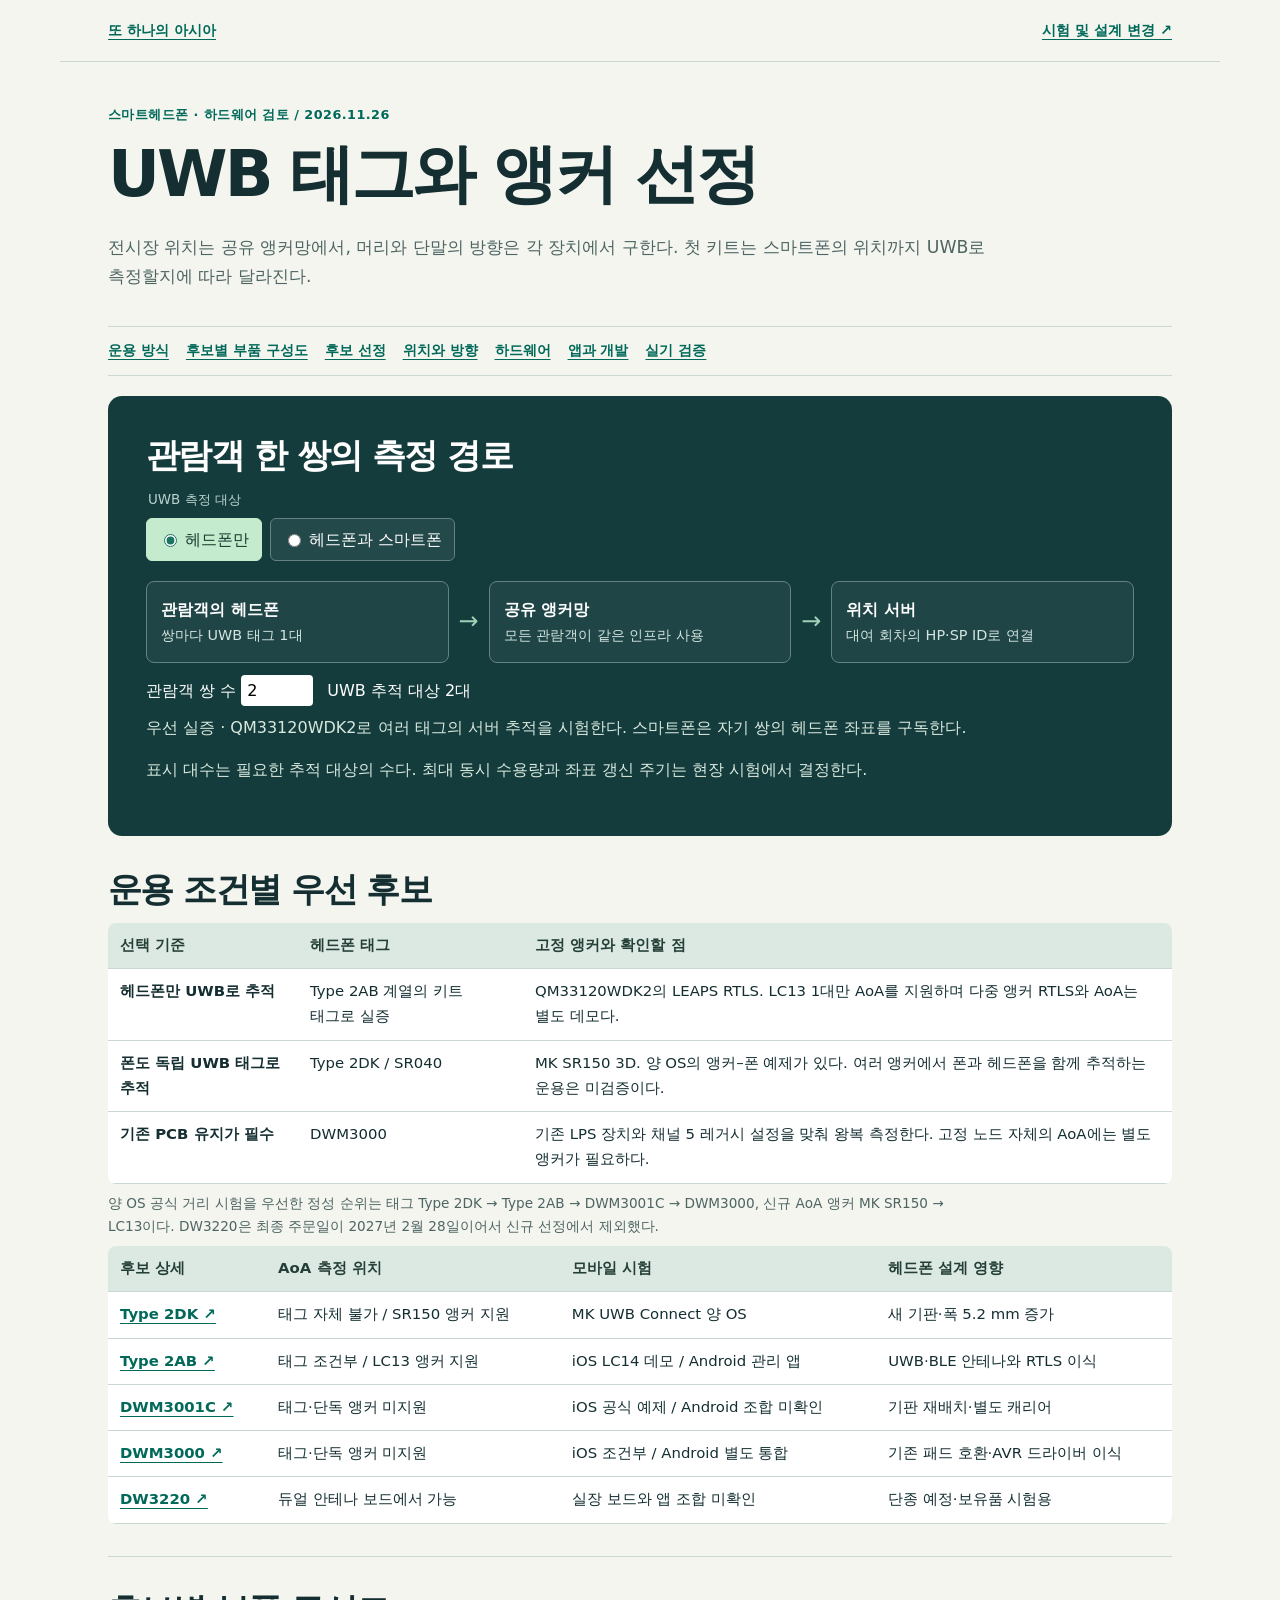
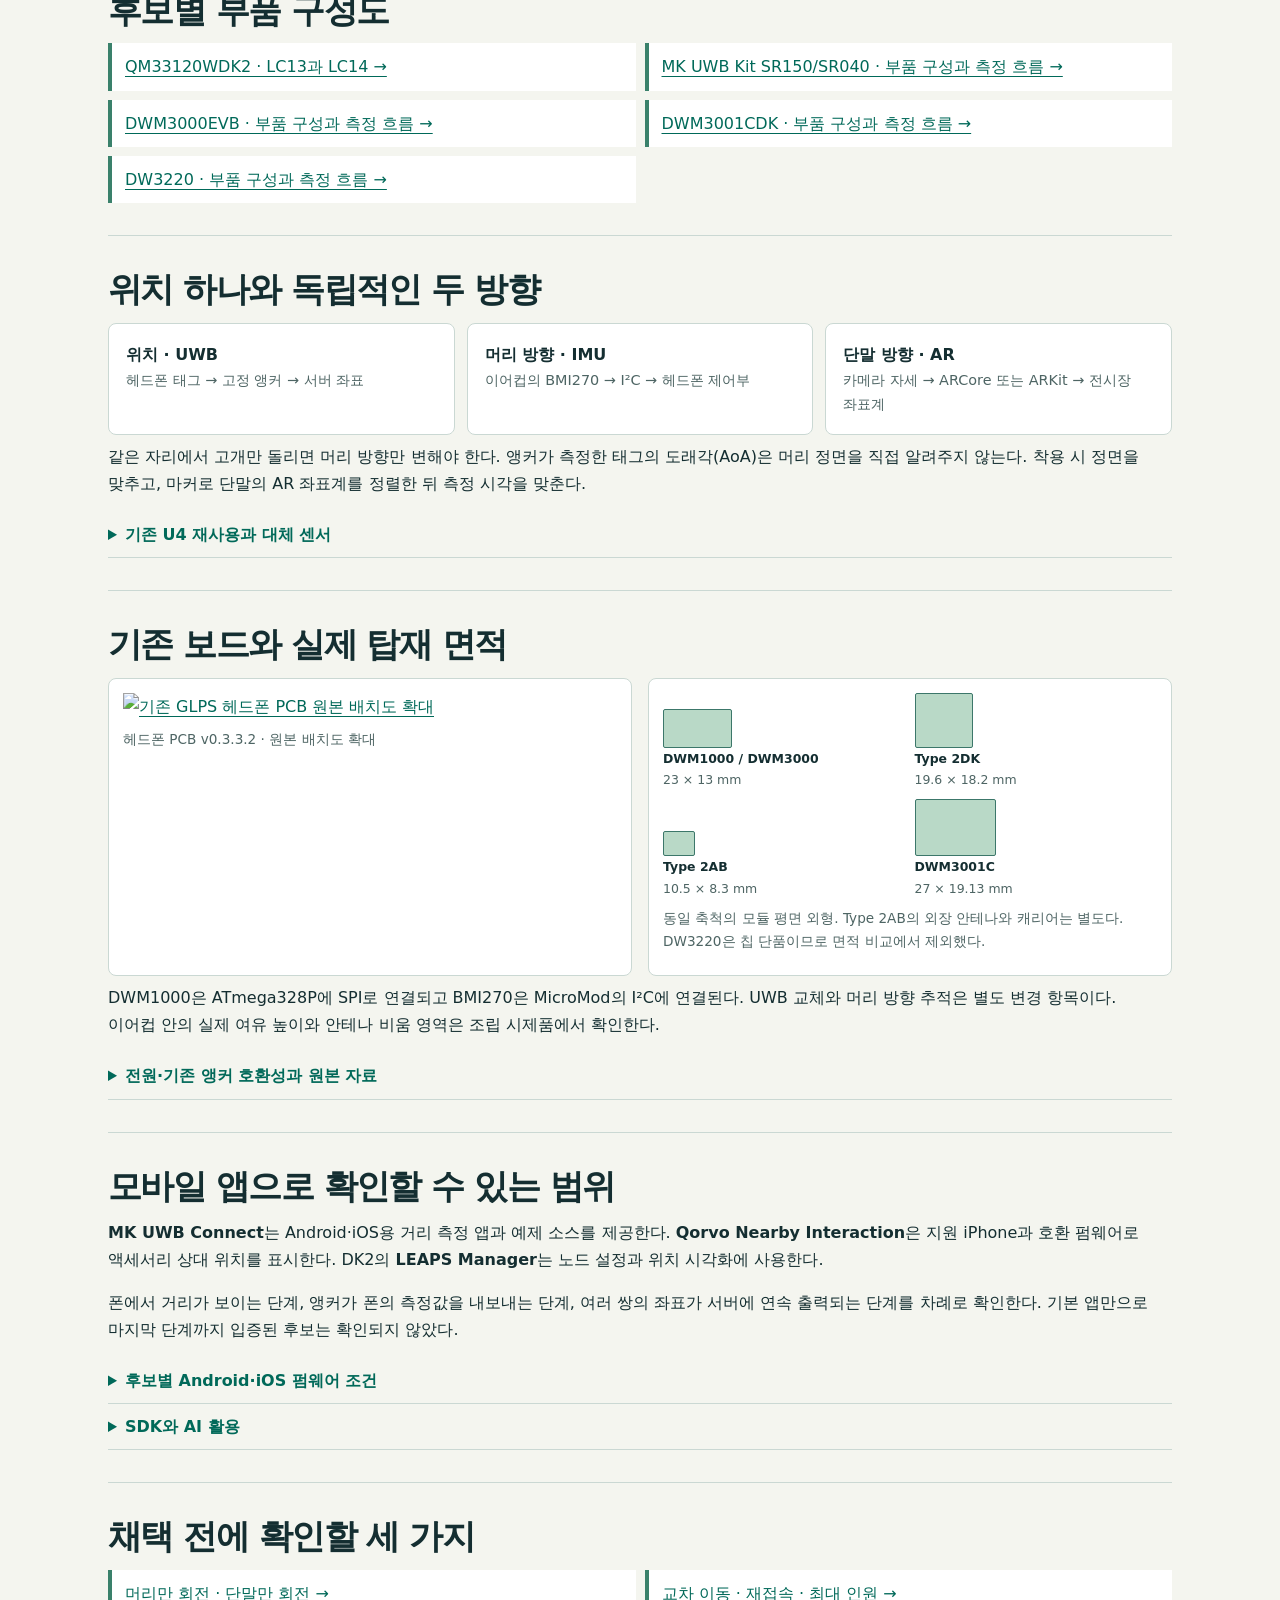
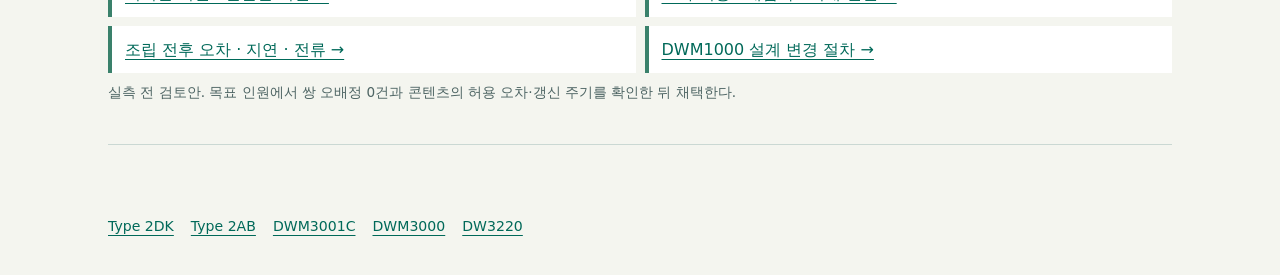
==== commit 3fdb0185: "내용 재배열, 기존 보드 설계 친화적인 후보군 선정, 각 후보군에 대한  구성 세부 정리, 설계 변경 가이드 라인, 부품 시각 자료 추가" ====
--- a/index.html
+++ b/index.html
@@ -1 +1,15 @@
-<!doctype html><html lang="ko"><head><meta charset="utf-8"><meta name="viewport" content="width=device-width,initial-scale=1"><title>스마트헤드폰 UWB 모듈 선정 | 또 하나의 아시아</title><style>*{box-sizing:border-box}html{scroll-behavior:smooth;scroll-padding-top:30px}body{margin:0;color:#1b302e;background:#f7f8f3;font:16px/1.75 system-ui,'Malgun Gothic',sans-serif;word-break:keep-all}header,main,footer{max-width:1160px;margin:auto;padding:0 32px}header{height:74px;display:flex;align-items:center;justify-content:space-between;border-bottom:1px solid #cbd4ca;font-size:14px}header b{letter-spacing:.05em}a{color:#086452;text-underline-offset:4px}header a{font-weight:650}.hero{display:grid;grid-template-columns:1.15fr 1fr;align-items:center;gap:35px;padding:42px 0}.hero small{font-weight:700;color:#48685c}.hero h1{font-size:clamp(36px,4.5vw,63px);letter-spacing:-.065em;line-height:1.14;margin:14px 0 18px}.hero p{margin:0;max-width:38em;color:#41514a}figure{margin:0;background:white;border:1px solid #cad4c8;border-radius:14px;overflow:hidden}figure img{width:100%;height:235px;object-fit:contain;display:block;padding:14px}figcaption{font-size:12px;padding:7px 14px;background:#e9eee6;color:#435448}.layout{display:grid;grid-template-columns:170px minmax(0,1fr);gap:36px;align-items:start;border-top:1px solid #cbd4ca;padding:30px 0 60px}nav{position:sticky;top:20px;display:grid;gap:4px;font-size:14px}nav a{display:block;padding:7px 12px;text-decoration:none;border-left:2px solid #cad5cb}nav a:hover,nav a:focus-visible{background:#e2ebe0;color:#064c3e;border-color:#17715b}article{min-width:0}article h2{font-size:28px;line-height:1.25;letter-spacing:-.045em;margin:40px 0 15px}article h2:first-child{margin-top:0}h3{font-size:19px;margin:25px 0 7px}article p{margin:9px 0 15px}.scroll{overflow:auto}table{width:100%;border-collapse:collapse;text-align:left;background:white;font-size:15px}td,th{border-bottom:1px solid #d2dacf;padding:13px 12px;vertical-align:top}th{background:#214b42;color:white}td:first-child{font-weight:700;width:28%}td:nth-child(2){width:24%}.refs{display:flex;flex-wrap:wrap;gap:5px 16px;font-size:13px}.refs a{font-weight:550}footer{border-top:1px solid #cbd4ca;padding-top:16px;padding-bottom:25px;font-size:13px;color:#53635c}@media(max-width:760px){header,main,footer{padding-left:18px;padding-right:18px}.hero{grid-template-columns:1fr;gap:18px;padding:24px 0}.hero img{height:170px}.layout{display:block;padding-top:12px}nav{position:static;display:flex;flex-wrap:wrap;gap:3px;margin-bottom:22px}nav a{padding:4px 7px}td,th{padding:9px 7px}table{min-width:550px}}@media print{body{background:white;font-size:10pt}.layout{display:block}.hero{padding:12px 0}nav,header a{display:none}.hero img{height:120px}tr,figure{break-inside:avoid}}.candidates{list-style:none;padding:0;margin:0}.candidates li{display:flex;flex-wrap:wrap;align-items:baseline;justify-content:space-between;gap:2px 14px;border-bottom:1px solid #cbd4ca;padding:10px 2px}.candidates span{font-size:.86rem;color:#465c54}</style></head><body><header><b>또 하나의 아시아</b><a href="%EC%8A%A4%EB%A7%88%ED%8A%B8%ED%97%A4%EB%93%9C%ED%8F%B0%20UWB%20%EB%AA%A8%EB%93%88%20%EB%B0%8F%20%EA%B0%9C%EB%B0%9C%20%ED%82%A4%ED%8A%B8%20%EB%B9%84%EA%B5%90.docx">기존 4종 Word 보고서 열기</a></header><main><section class="hero"><div><small>하드웨어 실시 설계 · 2026. 11. 26.</small><h1>스마트헤드폰<br>UWB 모듈 선정</h1><p>기존 헤드폰 기판을 살리는 첫 선택은 <b>DWM3000</b>입니다. 스마트폰 자체를 추적하려면 <b>MK UWB Kit</b>, 전시장에 여러 앵커를 배치해 측위망을 시연하려면 <b>QM33120WDK2</b>가 먼저 검토할 후보입니다.</p></div><figure><img alt="프로젝트 원본 GLPS 헤드폰 회로 기판 배치도" src="[data-uri]"><figcaption>프로젝트 원본 · GLPS Headphones v0.3.3.2 기판 배치도</figcaption></figure></section><div class="layout"><nav aria-label="문서 목차"><a href="#details">후보별 상세 페이지</a><a href="#rank">모델별 순위</a><a href="#design">헤드폰 설계 근거</a><a href="#fit">내장과 호환성</a><a href="#mobile-apps">Android·iOS 앱 비교</a><a href="#phone">스마트폰과 개발 환경</a><a href="#dw3220">DW3220 추가 검토</a><a href="#test">실기 검증</a></nav><article><h2 id="details">후보별 상세 검토</h2><ul class="candidates"><li><a href="dwm3000.html"><strong>DWM3000</strong> · DWM3000EVB</a><span>1위 · 기존 기판 재사용</span></li><li><a href="type-2dk.html"><strong>Murata Type 2DK</strong> · MK UWB Kit SR150/SR040</a><span>2위 · 스마트폰 태그 검증</span></li><li><a href="type-2ab.html"><strong>Murata Type 2AB</strong> · QM33120WDK2</a><span>3위 · 전시장 측위망 시연</span></li><li><a href="dwm3001c.html"><strong>DWM3001C</strong> · DWM3001CDK</a><span>4위 · 독립 태그 개발</span></li><li><a href="dw3220.html"><strong>DW3220</strong> · DW3220 실장 보드 또는 앵커</a><span>순위 밖 · 보유 장비 시험</span></li></ul><p><a href="protocol.html">공통 시험 계획과 DWM1000 설계 변경 절차 열기</a></p><h2 id="aoa">어느 장치에서 도래각을 측정하는가</h2><p>기존 종합 순위는 헤드폰 기판 재사용을 우선한다. 헤드폰 자체가 UWB 신호의 도래각(AoA)을 측정해야 한다면 신규 설계는 Type 2AB의 듀얼 안테나 구성을 우선 검증한다. 고정 앵커에서 관람객 방향을 구하는 용도라면 MK 키트의 SR150 또는 DK2의 LC13을 평가할 수 있다.</p><div class="scroll" tabindex="0"><table><tr><th>후보</th><th>헤드폰 자체 AoA</th><th>구현 조건과 앵커 역할</th></tr><tr><td><a href="dwm3000.html#aoa">DWM3000</a></td><td>미지원</td><td>DW3110 단일 안테나 포트. 별도의 호환 AoA 앵커에서 태그 신호의 도래각을 측정하는 구성이 필요하다.</td></tr><tr><td><a href="type-2dk.html#aoa">Type 2DK</a></td><td>미지원</td><td>SR040 태그는 거리 측정용이다. MK 키트의 SR150 3D 앵커는 수신 방향을 측정한다.</td></tr><tr><td><a href="type-2ab.html#aoa">Type 2AB</a></td><td>조건부 지원</td><td>외장 듀얼 UWB 안테나와 위상 보정이 필요하다. QM33120WDK2의 LC13은 AoA, LC14는 비AoA 구성이다.</td></tr><tr><td><a href="dwm3001c.html#aoa">DWM3001C</a></td><td>미지원</td><td>DW3110과 단일 UWB 안테나를 내장한다. 폰 화면의 방향 표시만으로 태그 측 AoA를 검증할 수 없다.</td></tr><tr><td><a href="dw3220.html#aoa">DW3220</a></td><td>조건부 지원</td><td>두 RF 포트에 안테나를 구성하고 보정한 뒤 위상차로 입사각을 추정한다. 단종 공지로 신규 설계는 순위 밖이다.</td></tr></table></div><h2 id="rank">종합 순위</h2><div class="scroll" tabindex="0"><table><tr><th>순위 및 평가 키트</th><th>헤드폰에 넣을 부품</th><th>선정 근거와 제약</th></tr><tr><td>1   DWM3000EVB</td><td>DWM3000</td><td>기존 패드·안테나 공간 재사용. AVR용 드라이버 이식 및 메모리 검증 필요.</td></tr><tr><td>2   MK UWB Kit SR150/SR040</td><td>Murata Type 2DK</td><td>안테나 내장. 두 모바일 OS용 앱 소스와 앵커 측정 예제 제공. 기판 재설계 필요.</td></tr><tr><td>3   QM33120WDK2</td><td>Murata Type 2AB</td><td>6개 노드로 실내 측위망을 바로 시험. 헤드폰용 안테나 설계와 RTLS 라이선스 검토 필요.</td></tr><tr><td>4   DWM3001CDK</td><td>DWM3001C</td><td>BLE와 UWB 안테나가 통합된 독립 태그 개발에 유리. 기존 실장 면적 초과.</td></tr></table></div><h3>순위를 정한 기준</h3><p>원본 기판을 유지하는 안을 우선하고, 기판 변경이 필요한 후보는 스마트폰 태그에 가까운 공식 데모, 헤드폰 내장 난이도, 개발 도구 순으로 비교했다. 여러 앵커와 서버를 갖춘 현장 시연이 먼저라면 3위 QM33120WDK2가 첫 선택이다. 네 후보 모두 목표 스마트폰의 서버 좌표 출력은 실기 검증이 필요하다.</p><h2 id="design">원본 설계에서 확인한 사항</h2><p>헤드폰 BOM과 EAGLE 보드의 U$1은 DWM1000이다. SPI는 ATmega328P에 연결되며 CS·IRQ·RST·WAKEUP·EXTON도 같은 MCU로 이어진다. 별도 LPS 보드 BOM에도 DWM1000(U$3)이 있다. 따라서 모듈을 바꿀 때는 헤드폰 펌웨어와 기존 상대 장치의 무선 설정을 함께 확인해야 한다.</p><div class="refs"><a href="../headphone/Eagle/GLPS_headphones_02_Teensy4_v_0_3_3_2.brd">헤드폰 EAGLE 보드</a><a href="../headphone/GLPS_headphones_02_Teensy4_v_0_3_3_2.csv">헤드폰 부품표</a><a href="../uwb-lpsboard/LPS_board.csv">LPS 보드 부품표</a></div><h2 id="fit">헤드폰 내장과 기존 장비 호환성</h2><p>기존 DWM1000은 안테나 포함 23 × 13 × 2.9 mm다. 이 치수를 현재 확보된 부품 자리의 기준으로 사용했다. 이어컵 내부의 여유 높이와 배터리·스피커 간격은 확인되지 않아, 다른 모듈의 조립 가능 여부는 조건부로 판단했다.</p><div class="scroll" tabindex="0"><table><tr><th>후보 모듈</th><th>모듈 외형 mm</th><th>실장 및 안테나 조건</th></tr><tr><td>DWM3000</td><td>23 × 13 × 2.9</td><td>기존과 동일한 24핀 외형. UWB 안테나 내장. BLE 및 세션 설정은 외부에서 처리.</td></tr><tr><td>Type 2DK</td><td>19.6 × 18.2 × 2.3¹</td><td>UWB·BLE 안테나 내장. 기존보다 폭이 5.2 mm 넓고 패드가 다름. 키트 태그는 디버그 커넥터 제외 35 × 35 × 11 mm.</td></tr><tr><td>Type 2AB</td><td>10.5 × 8.3 × 1.44¹</td><td>외장 UWB·BLE 안테나와 배선 공간 필요. 키트 LC13/14 완제품은 72 × 120 × 30 mm, 배터리 제외 82 g.</td></tr><tr><td>DWM3001C</td><td>27 × 19.13 × 3.2</td><td>DW3110·nRF52833·UWB 안테나 통합. 기존보다 길이 4 mm, 폭 6.13 mm 증가. 별도 캐리어나 재배치 필요.</td></tr></table></div><p>¹ Murata 표기 기준 최대 높이. 모듈 치수에는 최종 캐리어와 케이스가 포함되지 않는다.</p><div class="refs"><a href="https://www.qorvo.com/products/p/DWM3000">DWM3000 사양</a><a href="https://www.murata.com/en-eu/products/connectivitymodule/ultra-wide-band/nxp/type2dk">Type 2DK 사양</a><a href="https://www.murata.com/en-global/products/connectivitymodule/ultra-wide-band/qorvo">Type 2AB 사양</a><a href="https://www.qorvo.com/products/p/DWM3001C">DWM3001C 사양</a><a href="https://docs.leapslabs.com/udk/specification/lc13-lc14-specification/">LC13·14 사양</a></div><h3>DWM3000 교체 시 첫 점검</h3><p>원본 도면에서 U$1의 VDDAON과 두 VDD3V3 패드는 VCC_LPS에 묶인다. 교체품의 5번 핀은 VDD1이다. 실물 전압과 기동 시 파형을 측정하고 SPI 장치 ID, IRQ, 슬립 복귀 순으로 점검한다. DWM3000EVB는 외부 호스트가 필요한 실드다. 평가용 MCU에서 성공한 예제도 실제 ATmega328P에서 빌드 크기와 응답 시간을 따로 확인해야 한다.</p><h3>기존 DWM1000 앵커와 혼용하는 조건</h3><p>DW3110 계열과 QM33120W는 채널 5의 레거시 설정에서 850 kbps 또는 6.8 Mbps로 DW1000과 통신할 수 있다. 프리앰블·프레임·응답 지연까지 맞춘 뒤 기존 LPS 장치와 왕복 거리 측정을 시험한다. MK 키트와 기존 LPS 프로토콜의 직접 호환은 확인되지 않아 전용 앵커를 사용하는 안으로 평가했다.</p><div class="refs"><a href="https://forum.qorvo.com/t/dwm1000-to-dwm3000-migration/10120">DWM3000 이식 안내</a><a href="https://www.qorvo.com/products/p/QM33120W">QM33120W 무선 호환</a><a href="https://www.qorvo.com/products/ek/DWM3000EVB">DWM3000EVB 구성</a></div><h2 id="mobile-apps">Android 및 iOS 호환성과 전용 앱</h2><p>2026년 11월 26일 공개 자료 기준. 양쪽 OS에서 공식 앱과 키트 펌웨어를 함께 평가하기에는 MK UWB Kit가 가장 직접적이다. 아래 호환 여부는 UWB 지원 단말을 전제한다. 후보 이름을 누르면 앱 다운로드 링크와 제조사 근거를 볼 수 있다.</p><div class="scroll" tabindex="0"><table><tr><th>평가 구성</th><th>Android</th><th>iOS</th></tr><tr><td><a href="dwm3000.html#mobile-apps">DWM3000 / DWM3000EVB</a></td><td>조건부. Android UWB API와 호환 펌웨어, BLE 등 별도 세션 설정 경로를 구현해야 한다. 기존 AVR 보드용 공식 완성 앱은 확인되지 않았다.</td><td>전용 앱 Qorvo Nearby Interaction이 있다. Nordic 호스트 및 NI 펌웨어가 필요하다. Qorvo는 nRF52840 DK 조합에서 SDK 1.1.1 문제를 재현했고, 1.0.2와 별도 NI 패키지의 동작을 간단히 확인했다. 대상 버전 재검증이 필요하다.</td></tr><tr><td><a href="type-2dk.html#mobile-apps">Type 2DK / MK UWB Kit</a></td><td>MK UWB Connect 제공. 키트의 Tag-to-Mobile 또는 Anchor-to-Mobile 펌웨어와 BLE로 세션을 초기화한 뒤 Android UWB로 거리를 측정한다.</td><td>MK UWB Connect 제공. 호환 키트 펌웨어와 Apple Nearby Interaction을 사용한다. 제조사는 양쪽 앱과 앵커·태그 예제 소스를 키트에 제공한다.</td></tr><tr><td><a href="type-2ab.html#mobile-apps">Type 2AB / QM33120WDK2</a></td><td>LEAPS Manager는 노드 설정·위치 시각화용이다. Google Play의 Qorvo Nearby Interactions는 Qorvo RTLS 태그용으로, 2026년 4월 제조사 답변 기준 일반 QM33 SDK 및 LEAPS 펌웨어와 호환되지 않는다.</td><td>공식 데모가 있다. 흰색 LC14를 NI 모드로 설정하고 Qorvo Nearby Interaction에서 폰 기준 거리·방향을 확인한다. 자체 Type 2AB 기판에는 호환 펌웨어가 필요하다.</td></tr><tr><td><a href="dwm3001c.html#mobile-apps">DWM3001C / DWM3001CDK</a></td><td>조건부. 일반 CDK 펌웨어와 바로 연결되는 Android 공식 측정 앱은 확인되지 않았다. 목표 기종에 맞는 FiRa 세션과 펌웨어·앱 조합을 검증해야 한다.</td><td>공식 예제가 있다. CDK에 NI 액세서리 펌웨어를 기록한 뒤 Qorvo Nearby Interaction으로 상대 거리를 측정한다. 방향 표시 방식은 iPhone 기종에 따라 달라진다.</td></tr><tr><td><a href="dw3220.html#mobile-apps">DW3220</a></td><td>칩은 FiRa를 지원한다. 검토 자료에서 DW3220 실장 보드와 조합이 명시된 Android 전용 앱은 확인되지 않았다. 보드 공급자의 펌웨어와 세션 설정 경로를 확인해야 한다.</td><td>Apple U1/U2 칩 상호운용을 지원한다. 특정 DW3220 실장 보드와 공식 iOS 앱의 측정 조합은 미확인이다. 액세서리 호스트와 NI 펌웨어까지 갖춘 보드로 시험한다.</td></tr></table></div><p>다섯 후보 모두 공식 앱만으로 다중 앵커가 폰을 추적해 전시장 좌표를 서버에 연속 출력하는 구성은 미확인이다. MK의 앵커 대 폰 예제가 이 요구에 가장 가깝다. OS별로 거리 측정 성공, 앵커 측 측정 데이터 확보, 서버 좌표 출력 결과를 나눠 기록한다.</p><h2 id="phone">스마트폰 태그와 개발 환경</h2><p>여기서 스마트폰 태그의 성공 조건은 이동 중인 폰의 위치가 전시장 좌표계로 서버에 들어오는 것이다. 앱 화면에 액세서리까지의 거리가 표시되는 단계와 구분해 판정했다.</p><h3>모바일 앱과 측위 범위</h3><p>MK UWB Connect는 iOS·Android를 지원한다. 제조사는 앱 소스와 SR150 앵커가 여러 폰과 거리 측정하는 예제를 제공한다. 기본 세트는 SR150 앵커 1대와 SR040 태그 2대다. 여러 앵커가 같은 폰을 측정하고 서버가 좌표를 계산하는 구성에는 추가 앵커와 세션·좌표 통합 검증이 필요하다.</p><div class="refs"><a href="https://www.themobileknowledge.com/wp-content/uploads/2024/02/MK-UWB-Kit-SR150-SR040-product-brief-v1.8.pdf">MK 키트 구성 및 모바일 데모 7·10·18쪽</a></div><p>QM33120WDK2는 LC13 1대와 LC14 5대로 키트 태그의 서버 추적을 시연할 수 있다. LEAPS Manager는 설정·시각화에 쓰며, iPhone의 Qorvo Nearby Interaction은 LC14의 상대 위치를 표시한다. Qorvo는 2026년 4월 Android 앱이 Qorvo RTLS 태그 전용이며 일반 QM33 SDK와 LEAPS 펌웨어를 지원하지 않는다고 답했다.</p><div class="refs"><a href="https://docs.leapslabs.com/udk/specification/demo-capabilities-of-kit/">LEAPS 데모</a><a href="https://apps.apple.com/kr/app/qorvo-nearby-interaction/id1615369084">iOS 공식 앱</a><a href="https://forum.qorvo.com/t/uwb-android-app/25248">Android 호환 답변</a></div><p>DWM3001CDK는 Apple Nearby Interaction용 액세서리 예제가 있다. DWM3000은 Apple U1/U2 상호운용을 지원하지만 기존 AVR 보드에는 별도의 세션 설정 경로와 앱 통합이 필요하다. 두 모델 모두 폰을 서버 추적 태그로 등록하는 완성 앱은 확인되지 않았다. Android의 UWB 개시·응답 역할 지원만으로 다중 앵커 추적까지 보장되지는 않는다.</p><div class="refs"><a href="https://www.qorvo.com/products/ek/DWM3001CDK">DWM3001CDK 개발 도구</a><a href="https://forum.qorvo.com/t/distance-aoa-aod-calculation-with-uwb-module-and-iphone/21610">DWM3001C 모바일 예제</a><a href="https://developer.android.com/develop/connectivity/uwb">Android UWB API</a></div><h3>AI 에이전트로 진행할 수 있는 작업</h3><p>DWM3000은 AVR 이식과 SPI 로그 비교, MK는 제공 앱의 세션 처리와 좌표 전송 구현, DWM3001CDK는 USB J-Link와 모바일 예제 기반 디버깅에 적합하다. DK2는 공개 Zephyr 예제와 MQTT 로그 분석이 편리하다. 출하 RTLS 펌웨어는 LEAPS 독점이므로 수정·이식 범위와 라이선스를 확인해야 한다.</p><div class="refs"><a href="https://github.com/leapslabs/udk-sdk">LEAPS 공개 SDK</a><a href="https://forum.qorvo.com/t/dwm3001cdk-availability-of-tdoa-example-reference-code-qm33-sdk-1-1-1/26096/2">RTLS 라이선스 안내</a></div><h2 id="dw3220">DW3220 추가 검토</h2><p><b>신규 헤드폰 설계에서는 순위 밖이다.</b> Qorvo가 2026년 8월 3일 단종을 공지했고 최종 주문일은 2027년 2월 28일이다. 듀얼 안테나로 전파의 도래 방향을 측정할 수 있어 보유 장비를 활용한 고정 앵커 실험에는 가치가 있다.</p><h3>헤드폰 기판과 기존 앵커</h3><p>5 × 5 mm는 QFN 칩 자체의 크기다. 안테나와 기준 클록, 전원 부품을 더해야 하며, 방향 측정에는 두 안테나 배치와 위상 보정이 필요하다. 기존 U$1은 안테나 내장 23 × 13 mm DWM1000 모듈이다. ATmega328P와의 SPI 연결 방식은 활용할 수 있지만 패드와 드라이버가 달라 새 기판과 펌웨어가 필요하다. DW1000과는 채널 5에서 무선 호환이 가능하며, 기존 장치의 무선 설정·메시지·응답 타이밍을 맞춰야 한다.</p><h3>스마트폰과 개발 도구</h3><p>Apple U1/U2 상호운용 및 FiRa를 지원한다. 검토 자료에서 iOS·Android 폰을 기존 앵커망에 등록하고 서버 좌표를 출력하는 DW3220 전용 앱은 확인되지 않았다. Qorvo는 DW3xxx &amp; QM3xxx SDK와 QM33120WDK1을 안내한다. 이 키트의 실제 송수신 칩은 QM331x0이다. AI 에이전트는 드라이버 이식과 측정 로그 비교에 활용할 수 있으며 안테나 위상과 착용 상태의 오차는 실물에서 측정해야 한다.</p><div class="refs"><a href="https://www.qorvo.com/products/p/DW3220">DW3220 사양 및 단종 공지</a><a href="https://www.qorvo.com/products/ek/QM33120WDK1">평가 키트 실장 부품</a><a href="https://rtls1.haorutech.com/en/products/ulm3-pdoa">DW3220 탑재 앵커 예시</a></div><h2 id="test">구매를 결정할 실기 시험</h2><p>DWM3000 한 대와 기존 LPS 장치로 거리 로그를 먼저 확보한다. 모바일은 목표 iPhone과 Android를 각각 들고 같은 경로를 이동해 서버의 tag_id·측정시각·좌표를 대조한다. 이어컵 조립 후에는 고개를 돌릴 때의 누락률, 좌표 갱신 간격과 전류를 기록한다. 프로젝트의 좌표 패킷은 제안 규약으로, 실측 데이터에 맞춰 매핑한다.</p><div class="refs"><a href="../UWB%20%EC%8A%A4%EB%A7%88%ED%8A%B8%20%ED%97%A4%EB%93%9C%ED%8F%B0%20%EC%98%88%EC%83%81%20%EA%B2%B0%EA%B3%BC%EB%AC%BC%2020261014/%EB%AC%B8%EC%84%9C/%EC%A2%8C%ED%91%9C%20%ED%8C%A8%ED%82%B7%20%EC%A0%9C%EC%95%88%20%EC%8A%A4%ED%82%A4%EB%A7%88.json">프로젝트 좌표 패킷 제안 스키마</a></div></article></div></main><footer>또 하나의 아시아 · 스마트헤드폰 UWB 기술 검토</footer></body></html>+<!doctype html>
+<html lang="ko"><head><meta charset="utf-8"><meta name="viewport" content="width=device-width,initial-scale=1"><title>스마트헤드폰 UWB 후보 선정 | 또 하나의 아시아</title><link rel="stylesheet" href="research.css"></head><body><header><a href="index.html">또 하나의 아시아</a><a href="protocol.html">시험 및 설계 변경 ↗</a></header><main><div class="intro"><small>스마트헤드폰 · 하드웨어 검토 / 2026.11.26</small><h1>UWB 태그와 앵커 선정</h1><p>전시장 위치는 공유 앵커망에서, 머리와 단말의 방향은 각 장치에서 구한다. 첫 키트는 스마트폰의 위치까지 UWB로 측정할지에 따라 달라진다.</p></div><nav class="toc" aria-label="페이지 목차"><a href="#shared-anchors">운용 방식</a><a href="#hardware-guides">후보별 부품 구성도</a><a href="#rank">후보 선정</a><a href="#orientation">위치와 방향</a><a href="#fit">하드웨어</a><a href="#mobile-apps">앱과 개발</a><a href="#test">실기 검증</a></nav>
+<section class="system" id="shared-anchors"><h2>관람객 한 쌍의 측정 경로</h2><fieldset class="control"><legend>UWB 측정 대상</legend><label><input type="radio" name="mode" value="hp" checked>헤드폰만</label><label><input type="radio" name="mode" value="both">헤드폰과 스마트폰</label></fieldset><div class="route"><div class="node"><strong id="devices">관람객의 헤드폰</strong><span id="tx">쌍마다 UWB 태그 1대</span></div><div class="arrow" aria-hidden="true">→</div><div class="node"><strong>공유 앵커망</strong><span>모든 관람객이 같은 인프라 사용</span></div><div class="arrow" aria-hidden="true">→</div><div class="node"><strong>위치 서버</strong><span>대여 회차의 HP·SP ID로 연결</span></div></div><div class="actions"><label>관람객 쌍 수 <input id="pairs" type="number" min="1" step="1" value="2"></label><output id="count" aria-live="polite">UWB 추적 대상 2대</output></div><p class="status" id="recommend" aria-live="polite">우선 실증 · QM33120WDK2로 여러 태그의 서버 추적을 시험한다. 스마트폰은 자기 쌍의 헤드폰 좌표를 구독한다.</p><p class="status">표시 대수는 필요한 추적 대상의 수다. 최대 동시 수용량과 좌표 갱신 주기는 현장 시험에서 결정한다.</p></section><section class="section" id="rank"><h2>운용 조건별 우선 후보</h2><span class="alias" id="anchor-rank"></span><div class="compare" tabindex="0"><table><thead><tr><th scope="col">선택 기준</th><th scope="col">헤드폰 태그</th><th scope="col">고정 앵커와 확인할 점</th></tr></thead><tbody><tr><td>헤드폰만 UWB로 추적</td><td>Type 2AB 계열의 키트 태그로 실증</td><td>QM33120WDK2의 LEAPS RTLS. LC13 1대만 AoA를 지원하며 다중 앵커 RTLS와 AoA는 별도 데모다.</td></tr><tr><td>폰도 독립 UWB 태그로 추적</td><td>Type 2DK / SR040</td><td>MK SR150 3D. 양 OS의 앵커–폰 예제가 있다. 여러 앵커에서 폰과 헤드폰을 함께 추적하는 운용은 미검증이다.</td></tr><tr><td>기존 PCB 유지가 필수</td><td>DWM3000</td><td>기존 LPS 장치와 채널 5 레거시 설정을 맞춰 왕복 측정한다. 고정 노드 자체의 AoA에는 별도 앵커가 필요하다.</td></tr></tbody></table></div><p class="caption">양 OS 공식 거리 시험을 우선한 정성 순위는 태그 Type 2DK → Type 2AB → DWM3001C → DWM3000, 신규 AoA 앵커 MK SR150 → LC13이다. DW3220은 최종 주문일이 2027년 2월 28일이어서 신규 선정에서 제외했다.</p><span class="alias" id="details"></span><div class="compare" tabindex="0"><table><thead><tr><th scope="col">후보 상세</th><th scope="col">AoA 측정 위치</th><th scope="col">모바일 시험</th><th scope="col">헤드폰 설계 영향</th></tr></thead><tbody><tr><td><a href="type-2dk.html">Type 2DK ↗</a></td><td>태그 자체 불가 / SR150 앵커 지원</td><td>MK UWB Connect 양 OS</td><td>새 기판·폭 5.2 mm 증가</td></tr><tr><td><a href="type-2ab.html">Type 2AB ↗</a></td><td>태그 조건부 / LC13 앵커 지원</td><td>iOS LC14 데모 / Android 관리 앱</td><td>UWB·BLE 안테나와 RTLS 이식</td></tr><tr><td><a href="dwm3001c.html">DWM3001C ↗</a></td><td>태그·단독 앵커 미지원</td><td>iOS 공식 예제 / Android 조합 미확인</td><td>기판 재배치·별도 캐리어</td></tr><tr><td><a href="dwm3000.html">DWM3000 ↗</a></td><td>태그·단독 앵커 미지원</td><td>iOS 조건부 / Android 별도 통합</td><td>기존 패드 호환·AVR 드라이버 이식</td></tr><tr><td><a href="dw3220.html">DW3220 ↗</a></td><td>듀얼 안테나 보드에서 가능</td><td>실장 보드와 앱 조합 미확인</td><td>단종 예정·보유품 시험용</td></tr></tbody></table></div></section><section class="section" id="hardware-guides"><h2>후보별 부품 구성도</h2><div class="testlinks"><a href="qm33120wdk2.html">QM33120WDK2 · LC13과 LC14 →</a><a href="type-2dk-hardware.html">MK UWB Kit SR150/SR040 · 부품 구성과 측정 흐름 →</a><a href="dwm3000-hardware.html">DWM3000EVB · 부품 구성과 측정 흐름 →</a><a href="dwm3001c-hardware.html">DWM3001CDK · 부품 구성과 측정 흐름 →</a><a href="dw3220-hardware.html">DW3220 · 부품 구성과 측정 흐름 →</a></div></section><section class="section" id="orientation"><h2>위치 하나와 독립적인 두 방향</h2><span class="alias" id="aoa"></span><div class="signal"><div><strong>위치 · UWB</strong><span>헤드폰 태그 → 고정 앵커 → 서버 좌표</span></div><div><strong>머리 방향 · IMU</strong><span>이어컵의 BMI270 → I²C → 헤드폰 제어부</span></div><div><strong>단말 방향 · AR</strong><span>카메라 자세 → ARCore 또는 ARKit → 전시장 좌표계</span></div></div><p>같은 자리에서 고개만 돌리면 머리 방향만 변해야 한다. 앵커가 측정한 태그의 도래각(AoA)은 머리 정면을 직접 알려주지 않는다. 착용 시 정면을 맞추고, 마커로 단말의 AR 좌표계를 정렬한 뒤 측정 시각을 맞춘다.</p><span class="alias" id="head-imu"></span><details><summary>기존 U4 재사용과 대체 센서</summary><p>기본안은 U4 BMI270 재사용이다. 실제 장착과 자세 계산 펌웨어는 미검증이다. U4를 뺀 기판에는 별도 BMI270 또는 검증한 BMI323을 BOM에 넣는다. JP11 외장 EBIMU는 모델·UART 출력이 확인될 때만 대체품으로 인정한다. 일부 태그의 가속도계는 좌우 회전을 측정하는 자이로를 대신하지 못한다.</p><div class="refs"><a href="../headphone/GLPS_headphones_02_Teensy4_v_0_3_3_2.csv">헤드폰 원본 BOM</a><a href="https://developers.google.com/ar/reference/java/com/google/ar/core/Camera">ARCore 카메라 자세</a><a href="https://developer.apple.com/documentation/arkit/arcamera/transform">ARKit 카메라 자세</a><a href="../headphone/Eagle/GLPS_headphones_02_Teensy4_v_0_3_3_2.sch">원본 회로도</a><a href="https://www.bosch-sensortec.com/media/boschsensortec/downloads/product_flyer/bst-bmi323-fl000.pdf">BMI323 제조사 사양</a></div></details></section><section class="section" id="fit"><h2>기존 보드와 실제 탑재 면적</h2><span class="alias" id="design"></span><div class="hardware"><figure class="drawing"><a href="../headphone/Image/GLPS_Headphones_v0332_board.png"><img alt="기존 GLPS 헤드폰 PCB 원본 배치도 확대" src="../headphone/Image/GLPS_Headphones_v0332_board.png"></a><figcaption>헤드폰 PCB v0.3.3.2 · 원본 배치도 확대</figcaption></figure><figure class="footprints"><div class="chips"><div class="chip"><i style="--w:23;--h:13"></i><b>DWM1000 / DWM3000</b><span>23 × 13 mm</span></div><div class="chip"><i style="--w:19.6;--h:18.2"></i><b>Type 2DK</b><span>19.6 × 18.2 mm</span></div><div class="chip"><i style="--w:10.5;--h:8.3"></i><b>Type 2AB</b><span>10.5 × 8.3 mm</span></div><div class="chip"><i style="--w:27;--h:19.13"></i><b>DWM3001C</b><span>27 × 19.13 mm</span></div></div><figcaption>동일 축척의 모듈 평면 외형. Type 2AB의 외장 안테나와 캐리어는 별도다. DW3220은 칩 단품이므로 면적 비교에서 제외했다.</figcaption></figure></div><p>DWM1000은 ATmega328P에 SPI로 연결되고 BMI270은 MicroMod의 I²C에 연결된다. UWB 교체와 머리 방향 추적은 별도 변경 항목이다. 이어컵 안의 실제 여유 높이와 안테나 비움 영역은 조립 시제품에서 확인한다.</p><details><summary>전원·기존 앵커 호환성과 원본 자료</summary><p>기존 DWM1000은 안테나 포함 23 × 13 × 2.9 mm다. 이 치수를 현재 확보된 부품 자리의 기준으로 사용했다. 이어컵 내부의 여유 높이와 배터리·스피커 간격은 확인되지 않아, 다른 모듈의 조립 가능 여부는 조건부로 판단했다.</p><h3>DWM3000 교체 시 첫 점검</h3><p>원본 도면에서 U$1의 VDDAON과 두 VDD3V3 패드는 VCC_LPS에 묶인다. 교체품의 5번 핀은 VDD1이다. 실물 전압과 기동 시 파형을 측정하고 SPI 장치 ID, IRQ, 슬립 복귀 순으로 점검한다. DWM3000EVB는 외부 호스트가 필요한 실드다. 평가용 MCU에서 성공한 예제도 실제 ATmega328P에서 빌드 크기와 응답 시간을 따로 확인해야 한다.</p><h3>기존 DWM1000 앵커와 혼용하는 조건</h3><p>DW3110 계열과 QM33120W는 채널 5의 레거시 설정에서 850 kbps 또는 6.8 Mbps로 DW1000과 통신할 수 있다. 프리앰블·프레임·응답 지연까지 맞춘 뒤 기존 LPS 장치와 왕복 거리 측정을 시험한다. MK 키트와 기존 LPS 프로토콜의 직접 호환은 확인되지 않아 전용 앵커를 사용하는 안으로 평가했다.</p><div class="refs"><a href="../headphone/Eagle/GLPS_headphones_02_Teensy4_v_0_3_3_2.brd">헤드폰 EAGLE 보드</a><a href="../headphone/GLPS_headphones_02_Teensy4_v_0_3_3_2.csv">헤드폰 부품표</a><a href="../uwb-lpsboard/LPS_board.csv">LPS 보드 부품표</a><a href="https://www.qorvo.com/products/p/DWM3000">DWM3000 사양</a><a href="https://www.murata.com/en-eu/products/connectivitymodule/ultra-wide-band/nxp/type2dk">Type 2DK 사양</a><a href="https://www.murata.com/en-global/products/connectivitymodule/ultra-wide-band/qorvo">Type 2AB 사양</a><a href="https://www.qorvo.com/products/p/DWM3001C">DWM3001C 사양</a><a href="https://docs.leapslabs.com/udk/specification/lc13-lc14-specification/">LC13·14 사양</a><a href="https://forum.qorvo.com/t/dwm1000-to-dwm3000-migration/10120">DWM3000 이식 안내</a><a href="https://www.qorvo.com/products/p/QM33120W">QM33120W 무선 호환</a><a href="https://www.qorvo.com/products/ek/DWM3000EVB">DWM3000EVB 구성</a></div></details></section><section class="section" id="mobile-apps"><h2>모바일 앱으로 확인할 수 있는 범위</h2><span class="alias" id="phone"></span><p><b>MK UWB Connect</b>는 Android·iOS용 거리 측정 앱과 예제 소스를 제공한다. <b>Qorvo Nearby Interaction</b>은 지원 iPhone과 호환 펌웨어로 액세서리 상대 위치를 표시한다. DK2의 <b>LEAPS Manager</b>는 노드 설정과 위치 시각화에 사용한다.</p><p>폰에서 거리가 보이는 단계, 앵커가 폰의 측정값을 내보내는 단계, 여러 쌍의 좌표가 서버에 연속 출력되는 단계를 차례로 확인한다. 기본 앱만으로 마지막 단계까지 입증된 후보는 확인되지 않았다.</p><details><summary>후보별 Android·iOS 펌웨어 조건</summary><div class="compare" tabindex="0"><table><tr><th>평가 구성</th><th>Android</th><th>iOS</th></tr><tr><td><a href="dwm3000.html#mobile-apps">DWM3000 / DWM3000EVB</a></td><td>조건부. Android UWB API와 호환 펌웨어, BLE 등 별도 세션 설정 경로를 구현해야 한다. 기존 AVR 보드용 공식 완성 앱은 확인되지 않았다.</td><td>전용 앱 Qorvo Nearby Interaction이 있다. Nordic 호스트 및 NI 펌웨어가 필요하다. Qorvo는 nRF52840 DK 조합에서 SDK 1.1.1 문제를 재현했고, 1.0.2와 별도 NI 패키지의 동작을 간단히 확인했다. 대상 버전 재검증이 필요하다.</td></tr><tr><td><a href="type-2dk.html#mobile-apps">Type 2DK / MK UWB Kit</a></td><td>MK UWB Connect 제공. 키트의 Tag-to-Mobile 또는 Anchor-to-Mobile 펌웨어와 BLE로 세션을 초기화한 뒤 Android UWB로 거리를 측정한다.</td><td>MK UWB Connect 제공. 호환 키트 펌웨어와 Apple Nearby Interaction을 사용한다. 제조사는 양쪽 앱과 앵커·태그 예제 소스를 키트에 제공한다.</td></tr><tr><td><a href="type-2ab.html#mobile-apps">Type 2AB / QM33120WDK2</a></td><td>LEAPS Manager는 노드 설정·위치 시각화용이다. Google Play의 Qorvo Nearby Interactions는 Qorvo RTLS 태그용으로, 2026년 4월 제조사 답변 기준 일반 QM33 SDK 및 LEAPS 펌웨어와 호환되지 않는다.</td><td>공식 데모가 있다. 흰색 LC14를 NI 모드로 설정하고 Qorvo Nearby Interaction에서 폰 기준 거리·방향을 확인한다. 자체 Type 2AB 기판에는 호환 펌웨어가 필요하다.</td></tr><tr><td><a href="dwm3001c.html#mobile-apps">DWM3001C / DWM3001CDK</a></td><td>조건부. 일반 CDK 펌웨어와 바로 연결되는 Android 공식 측정 앱은 확인되지 않았다. 목표 기종에 맞는 FiRa 세션과 펌웨어·앱 조합을 검증해야 한다.</td><td>공식 예제가 있다. CDK에 NI 액세서리 펌웨어를 기록한 뒤 Qorvo Nearby Interaction으로 상대 거리를 측정한다. 방향 표시 방식은 iPhone 기종에 따라 달라진다.</td></tr><tr><td><a href="dw3220.html#mobile-apps">DW3220</a></td><td>칩은 FiRa를 지원한다. 검토 자료에서 DW3220 실장 보드와 조합이 명시된 Android 전용 앱은 확인되지 않았다. 보드 공급자의 펌웨어와 세션 설정 경로를 확인해야 한다.</td><td>Apple U1/U2 칩 상호운용을 지원한다. 특정 DW3220 실장 보드와 공식 iOS 앱의 측정 조합은 미확인이다. 액세서리 호스트와 NI 펌웨어까지 갖춘 보드로 시험한다.</td></tr></table></div></details><details><summary>SDK와 AI 활용</summary><p>DWM3000은 AVR 드라이버와 SPI 로그, MK는 세션 처리와 앱 소스, DWM3001CDK는 J-Link 디버깅, DK2는 Zephyr 예제와 MQTT 분석을 활용한다. 출하 RTLS의 수정·배포 권한은 LEAPS에 확인해야 한다.</p><div class="refs"><a href="https://www.themobileknowledge.com/wp-content/uploads/2024/02/MK-UWB-Kit-SR150-SR040-product-brief-v1.8.pdf">MK 키트 구성 및 모바일 데모 7·10·18쪽</a><a href="https://docs.leapslabs.com/udk/specification/demo-capabilities-of-kit/">LEAPS 데모</a><a href="https://apps.apple.com/kr/app/qorvo-nearby-interaction/id1615369084">iOS 공식 앱</a><a href="https://forum.qorvo.com/t/uwb-android-app/25248">Android 호환 답변</a><a href="https://www.qorvo.com/products/ek/DWM3001CDK">DWM3001CDK 개발 도구</a><a href="https://forum.qorvo.com/t/distance-aoa-aod-calculation-with-uwb-module-and-iphone/21610">DWM3001C 모바일 예제</a><a href="https://developer.android.com/develop/connectivity/uwb">Android UWB API</a><a href="https://github.com/leapslabs/udk-sdk">LEAPS 공개 SDK</a><a href="https://forum.qorvo.com/t/dwm3001cdk-availability-of-tdoa-example-reference-code-qm33-sdk-1-1-1/26096/2">RTLS 라이선스 안내</a></div></details></section><section class="section" id="test"><h2>채택 전에 확인할 세 가지</h2><span class="alias" id="dw3220"></span><div class="testlinks"><a href="protocol.html#independent">머리만 회전 · 단말만 회전 →</a><a href="protocol.html#shared-pairs">교차 이동 · 재접속 · 최대 인원 →</a><a href="protocol.html#accept">조립 전후 오차 · 지연 · 전류 →</a><a href="protocol.html#change">DWM1000 설계 변경 절차 →</a></div><p class="caption">실측 전 검토안. 목표 인원에서 쌍 오배정 0건과 콘텐츠의 허용 오차·갱신 주기를 확인한 뒤 채택한다.</p></section><script>
+const pairs=document.querySelector('#pairs');
+function update(){
+ const both=document.querySelector('[name=mode]:checked').value==='both';
+ const n=pairs.valueAsNumber;
+ document.querySelector('#devices').textContent=both?'관람객의 헤드폰 + 스마트폰':'관람객의 헤드폰';
+ document.querySelector('#tx').textContent=both?'쌍마다 UWB 단말 2대':'쌍마다 UWB 태그 1대';
+ document.querySelector('#count').textContent=Number.isSafeInteger(n)&&n>0?'UWB 추적 대상 '+(n*(both?2:1)).toLocaleString()+'대':'쌍 수를 양의 정수로 입력하세요.';
+ document.querySelector('#recommend').textContent=both?'우선 실증 · MK SR150과 Type 2DK로 태그·폰 혼합 세션을 시험한다. 여러 앵커의 연속 좌표 출력은 별도 검증이 필요하다.':'우선 실증 · QM33120WDK2로 여러 태그의 서버 추적을 시험한다. 스마트폰은 자기 쌍의 헤드폰 좌표를 구독한다.';
+}
+pairs.addEventListener('input',update);
+document.querySelectorAll('[name=mode]').forEach(el=>el.addEventListener('change',update));update();
+</script></main><footer><div class="refs"><a href="type-2dk.html">Type 2DK</a><a href="type-2ab.html">Type 2AB</a><a href="dwm3001c.html">DWM3001C</a><a href="dwm3000.html">DWM3000</a><a href="dw3220.html">DW3220</a></div></footer></body></html>
--- a/research.css
+++ b/research.css
@@ -0,0 +1 @@
+:root{--ink:#142e31;--muted:#4e6564;--accent:#006959;--blue:#265e88;--line:#cad8d3;--pale:#e7f2eb;--bg:#f4f5ef}*{box-sizing:border-box}html{scroll-behavior:smooth;scroll-padding-top:16px}body{margin:0;color:var(--ink);background:var(--bg);font:16px/1.7 system-ui,"Malgun Gothic",sans-serif;word-break:keep-all;overflow-wrap:anywhere}a{color:var(--accent);text-underline-offset:4px}a:focus-visible,input:focus-visible,button:focus-visible,summary:focus-visible{outline:3px solid #a65c18;outline-offset:3px}header,main,footer{width:min(1160px,100%);margin:auto;padding:0 clamp(16px,4vw,48px)}header{display:flex;align-items:center;justify-content:space-between;gap:16px;min-height:62px;font-size:.9rem;border-bottom:1px solid var(--line)}header a,nav a{font-weight:650}main{padding-bottom:40px}h1,h2,h3{line-height:1.24;letter-spacing:-.045em;text-wrap:balance}h1{font-size:clamp(2.1rem,5.2vw,4rem);margin:8px 0 18px}h2{font-size:clamp(1.5rem,3vw,2.15rem);margin:0 0 12px}h3{font-size:1.12rem;margin:15px 0 5px}p{margin:8px 0 15px}.intro{padding:38px 0 20px}.intro p,.lead{max-width:56em;color:var(--muted);font-size:1.08rem}.kicker,small{font-size:.8rem;font-weight:720;color:var(--accent);letter-spacing:.035em}.toc,.links,.refs,footer nav{display:flex;flex-wrap:wrap;gap:7px 17px;font-size:.88rem}.toc{padding:12px 0;border-block:1px solid var(--line)}.section{padding:32px 0;border-bottom:1px solid var(--line);scroll-margin-top:12px}.section>p{max-width:65em}.control{border:0;margin:0;padding:0;display:flex;flex-wrap:wrap;gap:8px}.control legend{font-size:.84rem;margin:0 0 6px;color:#b9d4ce}.control label{cursor:pointer;display:inline-flex;align-items:center;gap:5px;background:#24494a;color:#fff;border:1px solid #658180;border-radius:6px;padding:7px 12px}.control label:has(input:checked){background:#c5ebce;color:#173c30;border-color:#c5ebce}input[type=radio]{accent-color:#18755f}.system{background:#153c3c;color:#fff;padding:clamp(18px,3.5vw,38px);border-radius:14px;margin-top:20px}.system h2{color:white}.system a{color:#cbf4dd}.system .status{color:#d8e9df}.route{display:grid;grid-template-columns:1fr auto 1fr auto 1fr;align-items:stretch;gap:10px;margin:20px 0 12px}.node{border:1px solid #638381;border-radius:8px;padding:14px;background:#204547}.node strong,.node span{display:block}.node span{font-size:.9rem;color:#d3e5df}.arrow{align-self:center;color:#9ed3ba;font-size:24px}.signal{display:grid;grid-template-columns:repeat(3,1fr);gap:12px}.signal>div,.choice{background:white;border:1px solid var(--line);border-radius:8px;padding:17px}.signal strong,.signal span{display:block}.signal span{font-size:.9rem;color:var(--muted)}.compare{overflow:auto;border-radius:8px}table{width:100%;border-collapse:collapse;background:white;font-size:.93rem;text-align:left}th,td{padding:10px 12px;border-bottom:1px solid var(--line);vertical-align:top}th{background:#dce9e2;color:#243f37}td:first-child{font-weight:660}figure{margin:0}figcaption,.caption{font-size:.85rem;color:var(--muted);margin:8px 0}.hardware{display:grid;grid-template-columns:minmax(0,1fr) minmax(0,1fr);gap:16px}.drawing,.footprints{border:1px solid var(--line);border-radius:8px;background:white;padding:14px}.drawing img{width:100%;height:210px;object-fit:contain}.chips{display:grid;grid-template-columns:repeat(2,minmax(0,1fr));gap:9px}.chip{display:flex;align-items:flex-start;justify-content:flex-end;flex-direction:column;min-height:83px}.chip i{display:block;width:calc(var(--w)*3px);height:calc(var(--h)*3px);background:#b9d9c7;border:1px solid #3c776a;border-radius:2px}.chip b,.chip span{font-size:.78rem}.chip span{color:var(--muted)}.layout{display:grid;grid-template-columns:175px minmax(0,1fr);gap:32px;align-items:start}.side{position:sticky;top:15px;display:grid;gap:8px;padding:24px 0;font-size:.86rem}.layout .section{padding:24px 0}dl{margin:0}dl div{display:grid;grid-template-columns:minmax(105px,20%) 1fr;gap:14px;padding:9px 0;border-bottom:1px solid var(--line)}dt{font-weight:bold}dd{margin:0}ol{padding-left:1.65em}li{margin:6px 0}li::marker{color:var(--accent);font-weight:bold}.links,.refs{margin:10px 0}footer{padding-top:20px;padding-bottom:26px;color:var(--muted)}details{border-bottom:1px solid var(--line);padding:9px 0}summary{cursor:pointer;color:var(--accent);font-weight:650}.testlinks{display:grid;grid-template-columns:repeat(2,minmax(0,1fr));gap:9px}.testlinks a{display:block;background:#fff;border-left:4px solid #3a816b;padding:10px 13px}.actions{display:flex;gap:14px;align-items:center;flex-wrap:wrap}.actions input{width:4.5em;font:inherit;border-radius:4px;border:0;padding:2px 6px}.facts{display:flex;gap:9px;flex-wrap:wrap;margin:8px 0 12px}.facts span{font-size:.87rem;padding:4px 10px;border:1px solid var(--line);border-radius:4px;background:white}.alias{display:block;height:0} @media(max-width:760px){.hardware,.layout,.signal{grid-template-columns:1fr}.side{position:static;display:flex;flex-wrap:wrap;padding:12px 0;border-bottom:1px solid var(--line);gap:6px 15px}.layout{gap:0}.intro{padding-top:24px}.compare table{min-width:620px}.route{grid-template-columns:1fr;gap:4px}.arrow{font-size:16px;justify-self:center;transform:rotate(90deg)}.node{padding:8px 12px}.testlinks{grid-template-columns:1fr}.section{padding:24px 0}dl div{display:block}dd{margin-top:3px}}@media(prefers-reduced-motion:reduce){html{scroll-behavior:auto}}@media print{.side,.toc,.control,header,footer,.actions{display:none}.layout{display:block}body{background:white}.section{padding:12px 0}.system{background:white;color:black;border:1px solid gray}.system *{color:black!important}.node{background:white}tr,figure,.signal{break-inside:avoid}}
